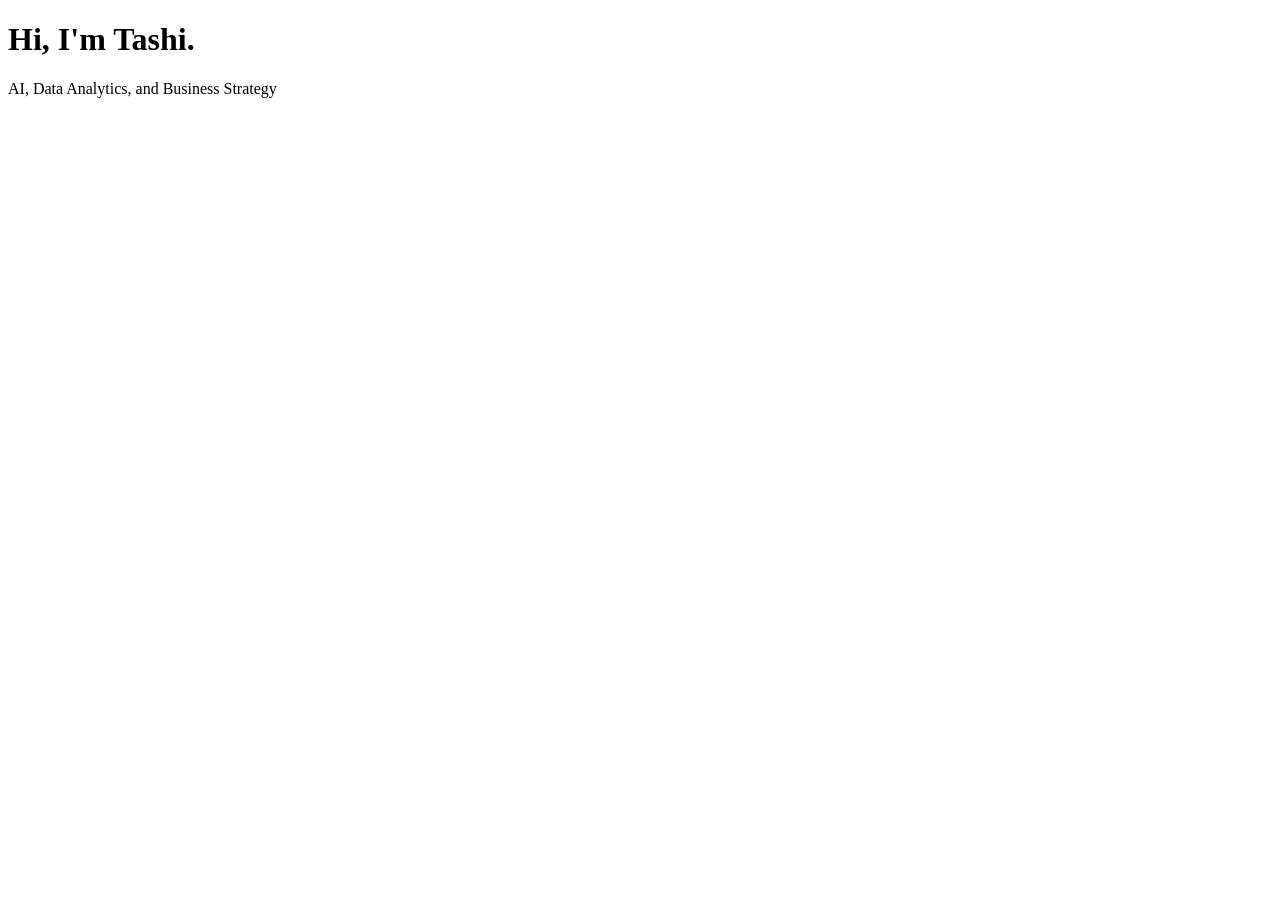
==== index.html @ 6ac04203 "Create index.html" ====
<!DOCTYPE html>
<html lang="en">
<head>
  <meta charset="UTF-8">
  <meta name="viewport" content="width=device-width, initial-scale=1.0">
  <title>Tashi Gurung</title>
</head>
<body>
  <h1>Hi, I'm Tashi.</h1>
  <p>AI, Data Analytics, and Business Strategy</p>
</body>
</html>
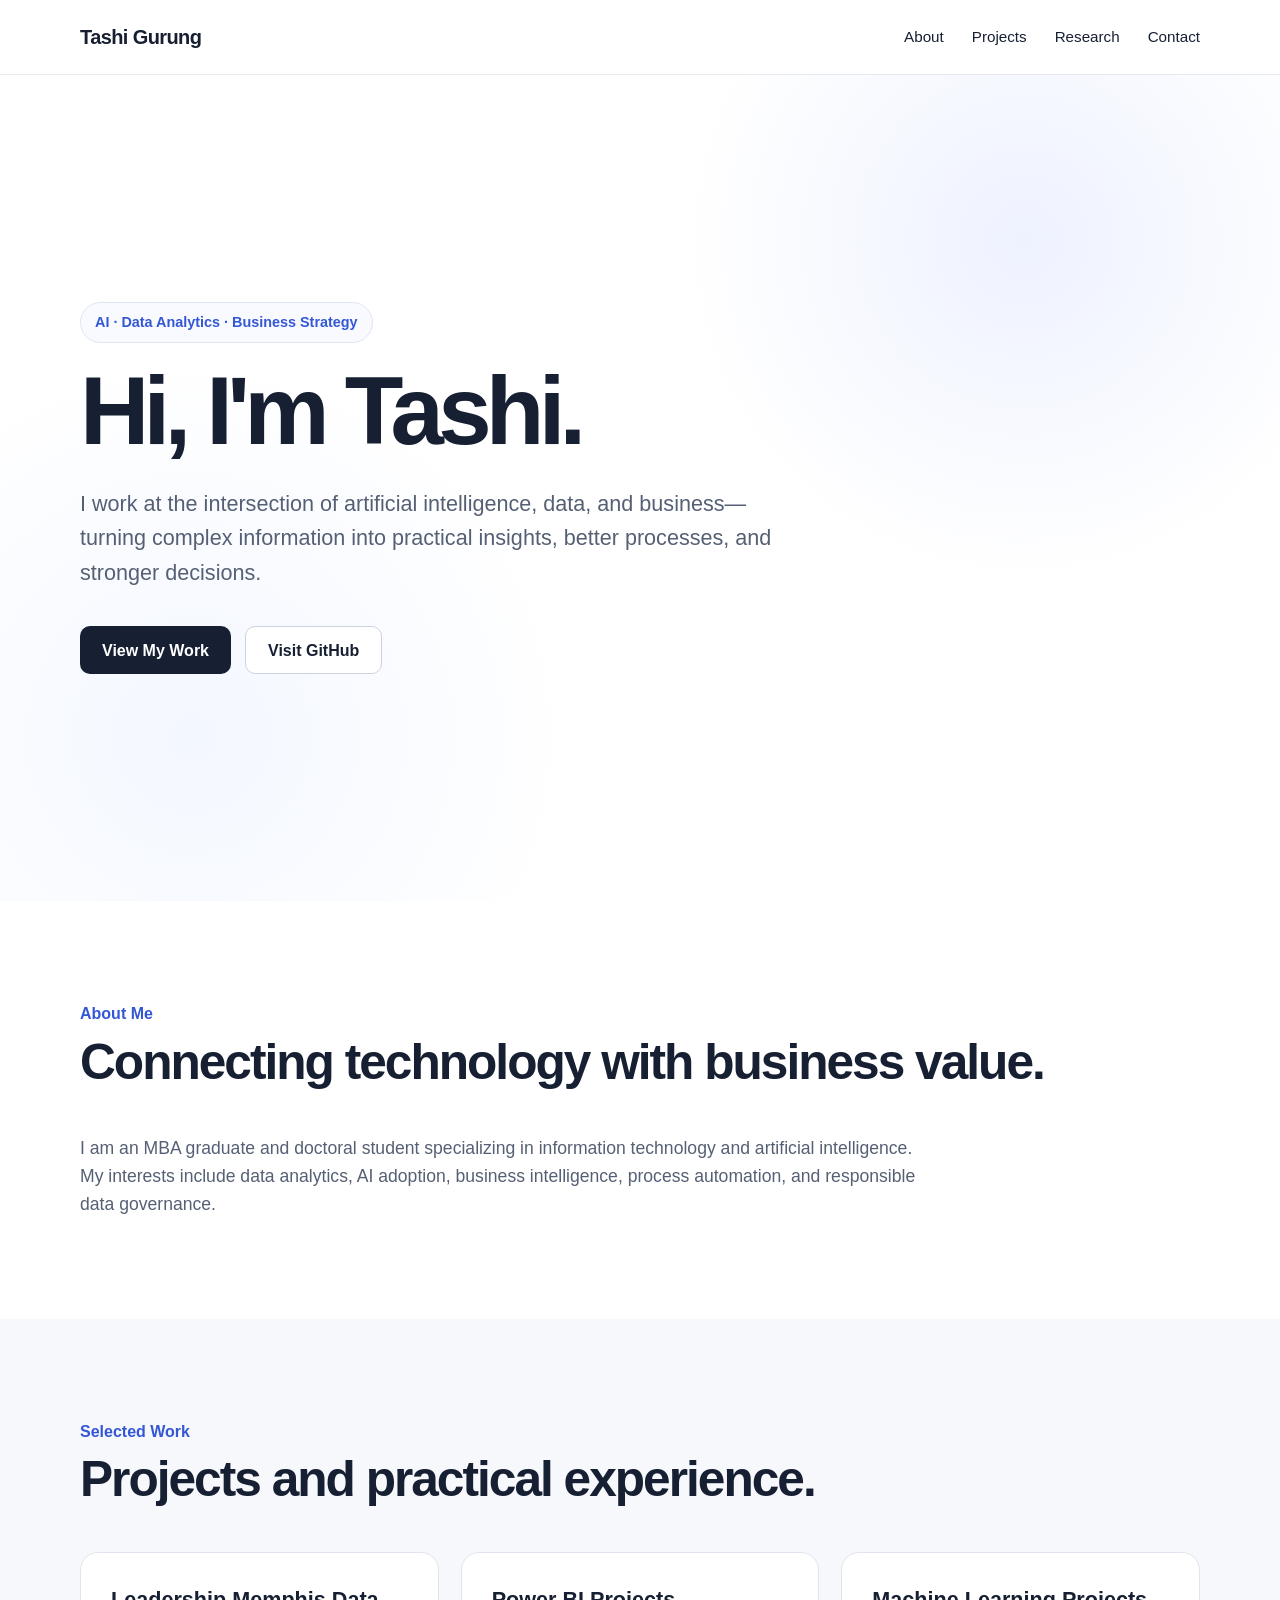
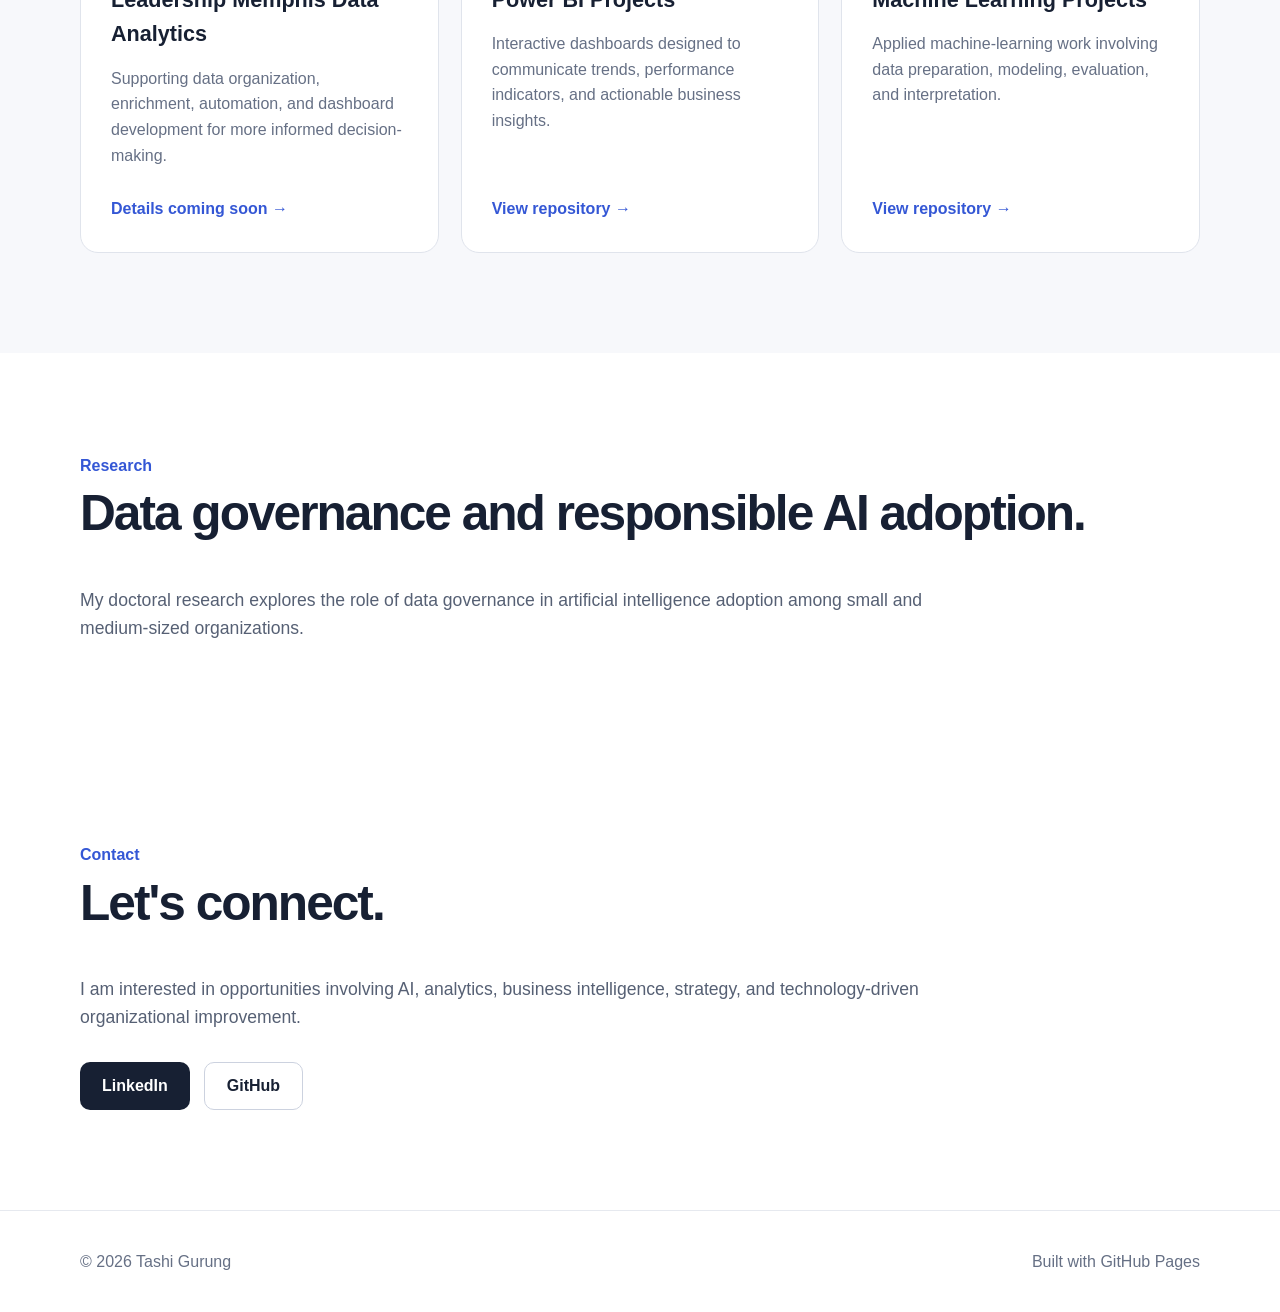
==== commit a1d7a71e: "Update index.html" ====
--- a/index.html
+++ b/index.html
@@ -3,10 +3,459 @@
 <head>
   <meta charset="UTF-8">
   <meta name="viewport" content="width=device-width, initial-scale=1.0">
-  <title>Tashi Gurung</title>
+
+  <title>Tashi Gurung | AI, Data & Business</title>
+
+  <style>
+    * {
+      box-sizing: border-box;
+      margin: 0;
+      padding: 0;
+    }
+
+    html {
+      scroll-behavior: smooth;
+    }
+
+    body {
+      font-family: Arial, Helvetica, sans-serif;
+      color: #172033;
+      background: #ffffff;
+      line-height: 1.6;
+    }
+
+    a {
+      color: inherit;
+      text-decoration: none;
+    }
+
+    .container {
+      width: min(1120px, 90%);
+      margin: 0 auto;
+    }
+
+    header {
+      border-bottom: 1px solid #e6e9ef;
+      background: rgba(255, 255, 255, 0.95);
+      position: sticky;
+      top: 0;
+      z-index: 100;
+    }
+
+    nav {
+      min-height: 74px;
+      display: flex;
+      align-items: center;
+      justify-content: space-between;
+      gap: 30px;
+    }
+
+    .logo {
+      font-size: 1.25rem;
+      font-weight: 700;
+      letter-spacing: -0.03em;
+    }
+
+    .nav-links {
+      display: flex;
+      align-items: center;
+      gap: 28px;
+      list-style: none;
+      font-size: 0.95rem;
+    }
+
+    .nav-links a:hover {
+      color: #3457d5;
+    }
+
+    .hero {
+      min-height: calc(100vh - 74px);
+      display: flex;
+      align-items: center;
+      padding: 80px 0;
+      background:
+        radial-gradient(circle at 80% 20%, #eef2ff 0, transparent 28%),
+        radial-gradient(circle at 15% 80%, #f3f7ff 0, transparent 30%);
+    }
+
+    .hero-content {
+      max-width: 820px;
+    }
+
+    .eyebrow {
+      display: inline-block;
+      margin-bottom: 20px;
+      padding: 8px 14px;
+      border: 1px solid #dfe5f2;
+      border-radius: 999px;
+      color: #3457d5;
+      background: #f8faff;
+      font-size: 0.9rem;
+      font-weight: 600;
+    }
+
+    h1 {
+      font-size: clamp(3rem, 8vw, 6rem);
+      line-height: 1;
+      letter-spacing: -0.06em;
+      margin-bottom: 28px;
+    }
+
+    .hero-description {
+      max-width: 720px;
+      font-size: clamp(1.1rem, 2vw, 1.35rem);
+      color: #566074;
+      margin-bottom: 36px;
+    }
+
+    .hero-buttons {
+      display: flex;
+      flex-wrap: wrap;
+      gap: 14px;
+    }
+
+    .button {
+      display: inline-flex;
+      align-items: center;
+      justify-content: center;
+      min-height: 48px;
+      padding: 0 22px;
+      border-radius: 10px;
+      font-weight: 600;
+      transition: transform 0.2s ease;
+    }
+
+    .button:hover {
+      transform: translateY(-2px);
+    }
+
+    .button-primary {
+      background: #172033;
+      color: white;
+    }
+
+    .button-secondary {
+      border: 1px solid #ccd2df;
+      background: white;
+    }
+
+    section {
+      padding: 100px 0;
+    }
+
+    .section-heading {
+      margin-bottom: 45px;
+    }
+
+    .section-heading p {
+      color: #3457d5;
+      font-weight: 600;
+      margin-bottom: 8px;
+    }
+
+    h2 {
+      font-size: clamp(2rem, 4vw, 3.1rem);
+      letter-spacing: -0.04em;
+      line-height: 1.1;
+    }
+
+    .about-text {
+      max-width: 850px;
+      color: #566074;
+      font-size: 1.1rem;
+    }
+
+    .projects {
+      background: #f7f8fb;
+    }
+
+    .project-grid {
+      display: grid;
+      grid-template-columns: repeat(3, 1fr);
+      gap: 22px;
+    }
+
+    .project-card {
+      min-height: 280px;
+      padding: 30px;
+      border: 1px solid #e0e4ec;
+      border-radius: 18px;
+      background: white;
+      display: flex;
+      flex-direction: column;
+      justify-content: space-between;
+      transition:
+        transform 0.2s ease,
+        box-shadow 0.2s ease;
+    }
+
+    .project-card:hover {
+      transform: translateY(-5px);
+      box-shadow: 0 18px 45px rgba(23, 32, 51, 0.08);
+    }
+
+    .project-card h3 {
+      font-size: 1.35rem;
+      margin-bottom: 14px;
+    }
+
+    .project-card p {
+      color: #667085;
+    }
+
+    .project-link {
+      margin-top: 28px;
+      color: #3457d5;
+      font-weight: 600;
+    }
+
+    footer {
+      padding: 38px 0;
+      border-top: 1px solid #e6e9ef;
+      color: #667085;
+    }
+
+    .footer-content {
+      display: flex;
+      justify-content: space-between;
+      gap: 25px;
+      flex-wrap: wrap;
+    }
+
+    @media (max-width: 800px) {
+      .nav-links {
+        gap: 15px;
+        font-size: 0.85rem;
+      }
+
+      .project-grid {
+        grid-template-columns: 1fr;
+      }
+
+      .hero {
+        min-height: auto;
+      }
+    }
+
+    @media (max-width: 560px) {
+      nav {
+        align-items: flex-start;
+        flex-direction: column;
+        padding: 20px 0;
+      }
+
+      .nav-links {
+        flex-wrap: wrap;
+      }
+
+      .hero {
+        padding: 70px 0;
+      }
+
+      section {
+        padding: 75px 0;
+      }
+    }
+  </style>
 </head>
+
 <body>
-  <h1>Hi, I'm Tashi.</h1>
-  <p>AI, Data Analytics, and Business Strategy</p>
+
+  <header>
+    <nav class="container">
+      <a class="logo" href="#home">Tashi Gurung</a>
+
+      <ul class="nav-links">
+        <li><a href="#about">About</a></li>
+        <li><a href="#projects">Projects</a></li>
+        <li><a href="#research">Research</a></li>
+        <li><a href="#contact">Contact</a></li>
+      </ul>
+    </nav>
+  </header>
+
+  <main>
+
+    <section class="hero" id="home">
+      <div class="container">
+        <div class="hero-content">
+
+          <p class="eyebrow">
+            AI · Data Analytics · Business Strategy
+          </p>
+
+          <h1>
+            Hi, I'm Tashi.
+          </h1>
+
+          <p class="hero-description">
+            I work at the intersection of artificial intelligence, data,
+            and business—turning complex information into practical insights,
+            better processes, and stronger decisions.
+          </p>
+
+          <div class="hero-buttons">
+            <a class="button button-primary" href="#projects">
+              View My Work
+            </a>
+
+            <a
+              class="button button-secondary"
+              href="https://github.com/ttashi7"
+              target="_blank"
+              rel="noopener noreferrer"
+            >
+              Visit GitHub
+            </a>
+          </div>
+
+        </div>
+      </div>
+    </section>
+
+    <section id="about">
+      <div class="container">
+
+        <div class="section-heading">
+          <p>About Me</p>
+          <h2>Connecting technology with business value.</h2>
+        </div>
+
+        <p class="about-text">
+          I am an MBA graduate and doctoral student specializing in information
+          technology and artificial intelligence. My interests include data
+          analytics, AI adoption, business intelligence, process automation,
+          and responsible data governance.
+        </p>
+
+      </div>
+    </section>
+
+    <section class="projects" id="projects">
+      <div class="container">
+
+        <div class="section-heading">
+          <p>Selected Work</p>
+          <h2>Projects and practical experience.</h2>
+        </div>
+
+        <div class="project-grid">
+
+          <article class="project-card">
+            <div>
+              <h3>Leadership Memphis Data Analytics</h3>
+              <p>
+                Supporting data organization, enrichment, automation,
+                and dashboard development for more informed decision-making.
+              </p>
+            </div>
+            <a class="project-link" href="#">
+              Details coming soon →
+            </a>
+          </article>
+
+          <article class="project-card">
+            <div>
+              <h3>Power BI Projects</h3>
+              <p>
+                Interactive dashboards designed to communicate trends,
+                performance indicators, and actionable business insights.
+              </p>
+            </div>
+            <a
+              class="project-link"
+              href="https://github.com/ttashi7/PowerBI-Projects"
+              target="_blank"
+              rel="noopener noreferrer"
+            >
+              View repository →
+            </a>
+          </article>
+
+          <article class="project-card">
+            <div>
+              <h3>Machine Learning Projects</h3>
+              <p>
+                Applied machine-learning work involving data preparation,
+                modeling, evaluation, and interpretation.
+              </p>
+            </div>
+            <a
+              class="project-link"
+              href="https://github.com/ttashi7/MLProjects"
+              target="_blank"
+              rel="noopener noreferrer"
+            >
+              View repository →
+            </a>
+          </article>
+
+        </div>
+      </div>
+    </section>
+
+    <section id="research">
+      <div class="container">
+
+        <div class="section-heading">
+          <p>Research</p>
+          <h2>Data governance and responsible AI adoption.</h2>
+        </div>
+
+        <p class="about-text">
+          My doctoral research explores the role of data governance in
+          artificial intelligence adoption among small and medium-sized
+          organizations.
+        </p>
+
+      </div>
+    </section>
+
+    <section id="contact">
+      <div class="container">
+
+        <div class="section-heading">
+          <p>Contact</p>
+          <h2>Let's connect.</h2>
+        </div>
+
+        <p class="about-text">
+          I am interested in opportunities involving AI, analytics,
+          business intelligence, strategy, and technology-driven
+          organizational improvement.
+        </p>
+
+        <div class="hero-buttons" style="margin-top: 30px;">
+          <a
+            class="button button-primary"
+            href="https://www.linkedin.com/"
+            target="_blank"
+            rel="noopener noreferrer"
+          >
+            LinkedIn
+          </a>
+
+          <a
+            class="button button-secondary"
+            href="https://github.com/ttashi7"
+            target="_blank"
+            rel="noopener noreferrer"
+          >
+            GitHub
+          </a>
+        </div>
+
+      </div>
+    </section>
+
+  </main>
+
+  <footer>
+    <div class="container footer-content">
+      <p>© 2026 Tashi Gurung</p>
+      <p>Built with GitHub Pages</p>
+    </div>
+  </footer>
+
 </body>
 </html>
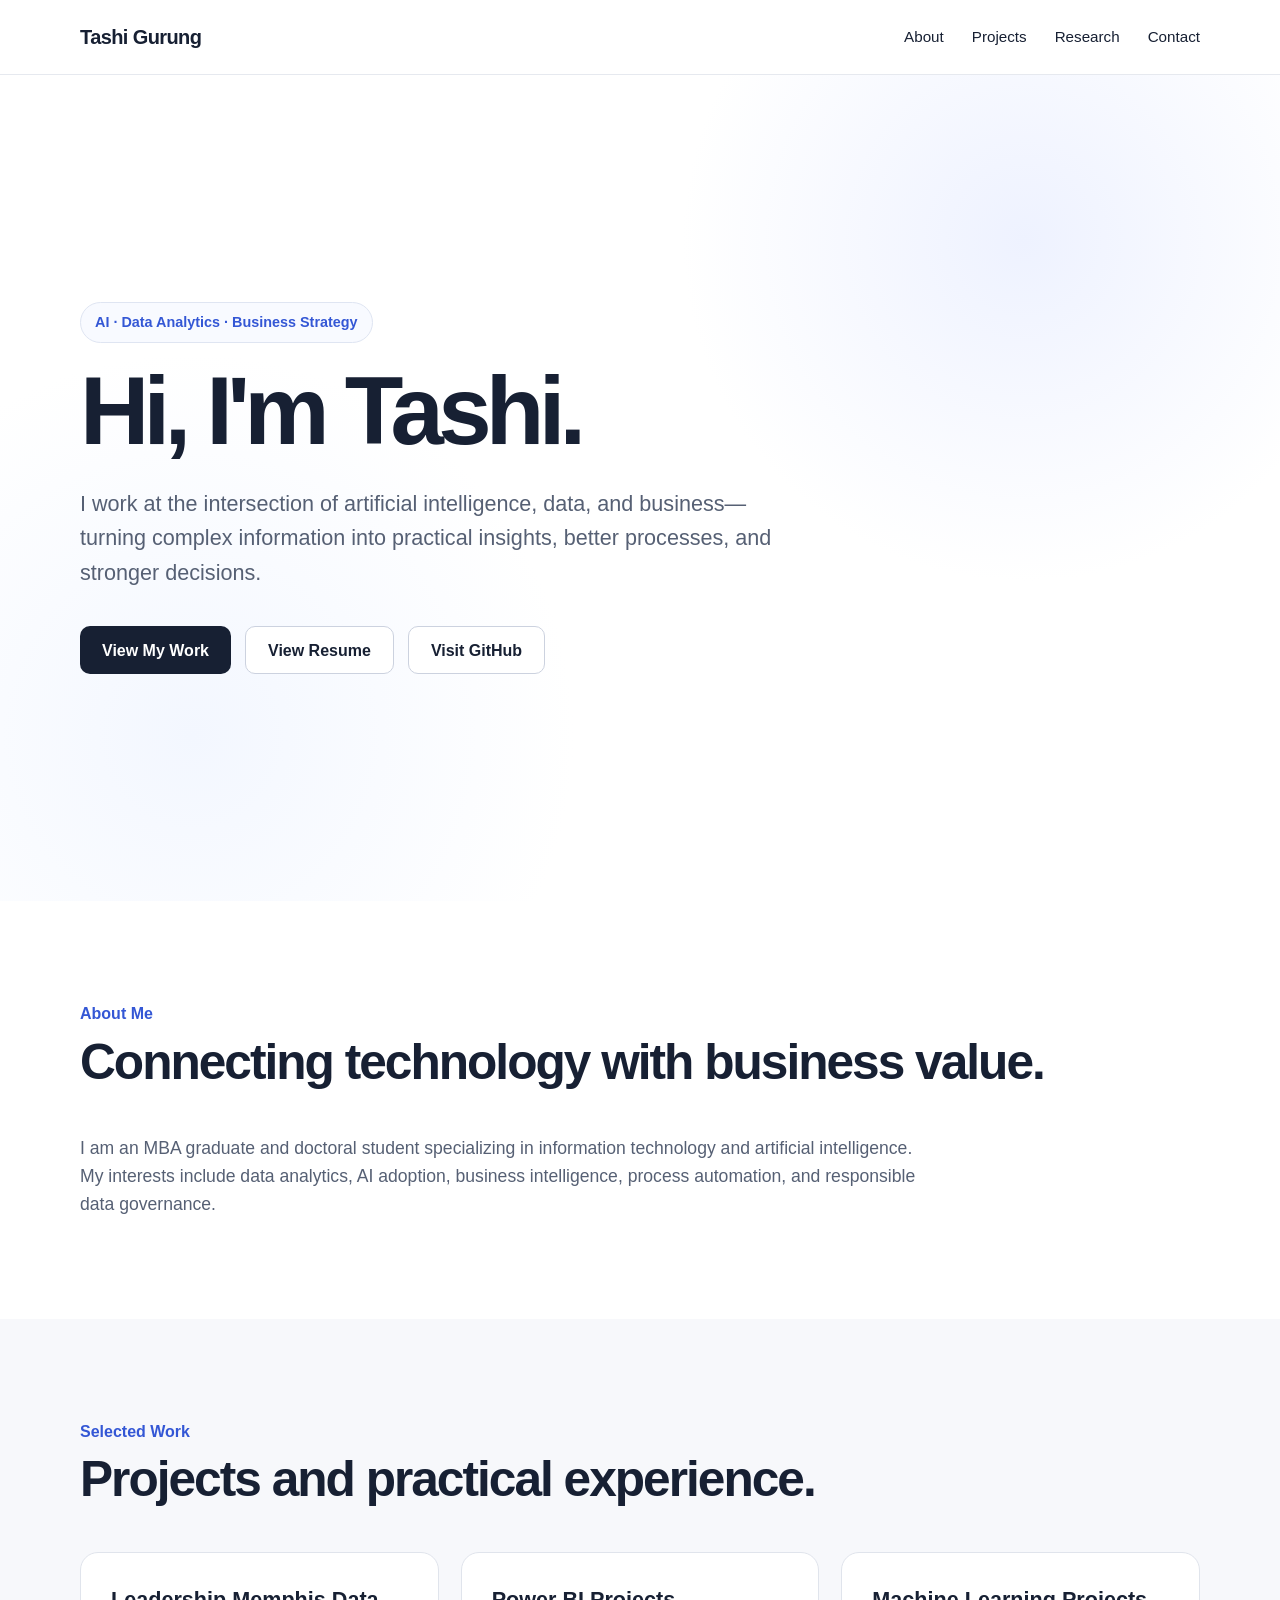
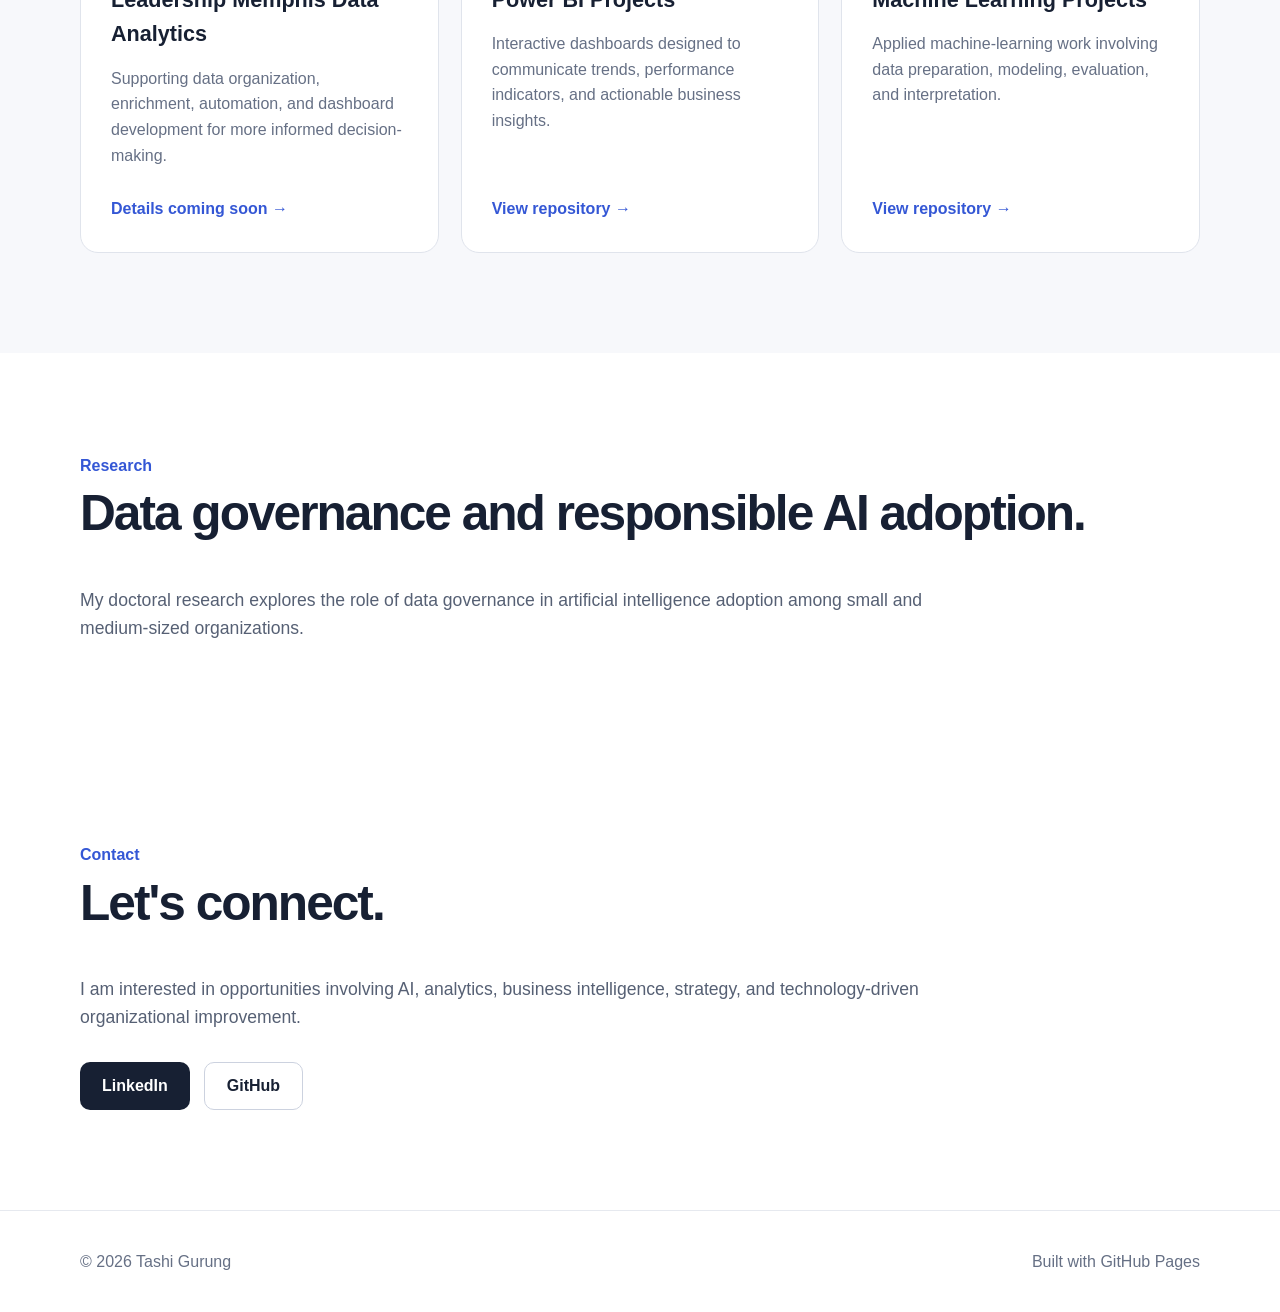
==== commit 7b45f9cc: "Update index.html" ====
--- a/index.html
+++ b/index.html
@@ -295,18 +295,29 @@
           </p>
 
           <div class="hero-buttons">
-            <a class="button button-primary" href="#projects">
-              View My Work
-            </a>
-
-            <a
-              class="button button-secondary"
-              href="https://github.com/ttashi7"
-              target="_blank"
-              rel="noopener noreferrer"
-            >
-              Visit GitHub
-            </a>
+            <div class="hero-buttons">
+  <a class="button button-primary" href="#projects">
+    View My Work
+  </a>
+
+  <a
+    class="button button-secondary"
+    href="Tashi-Gurung-Resume.pdf"
+    target="_blank"
+    rel="noopener noreferrer"
+  >
+    View Resume
+  </a>
+
+  <a
+    class="button button-secondary"
+    href="https://github.com/ttashi7"
+    target="_blank"
+    rel="noopener noreferrer"
+  >
+    Visit GitHub
+  </a>
+</div>
           </div>
 
         </div>
@@ -428,7 +439,7 @@
         <div class="hero-buttons" style="margin-top: 30px;">
           <a
             class="button button-primary"
-            href="https://www.linkedin.com/"
+            href="https://www.linkedin.com/in/ttgurung7/"
             target="_blank"
             rel="noopener noreferrer"
           >
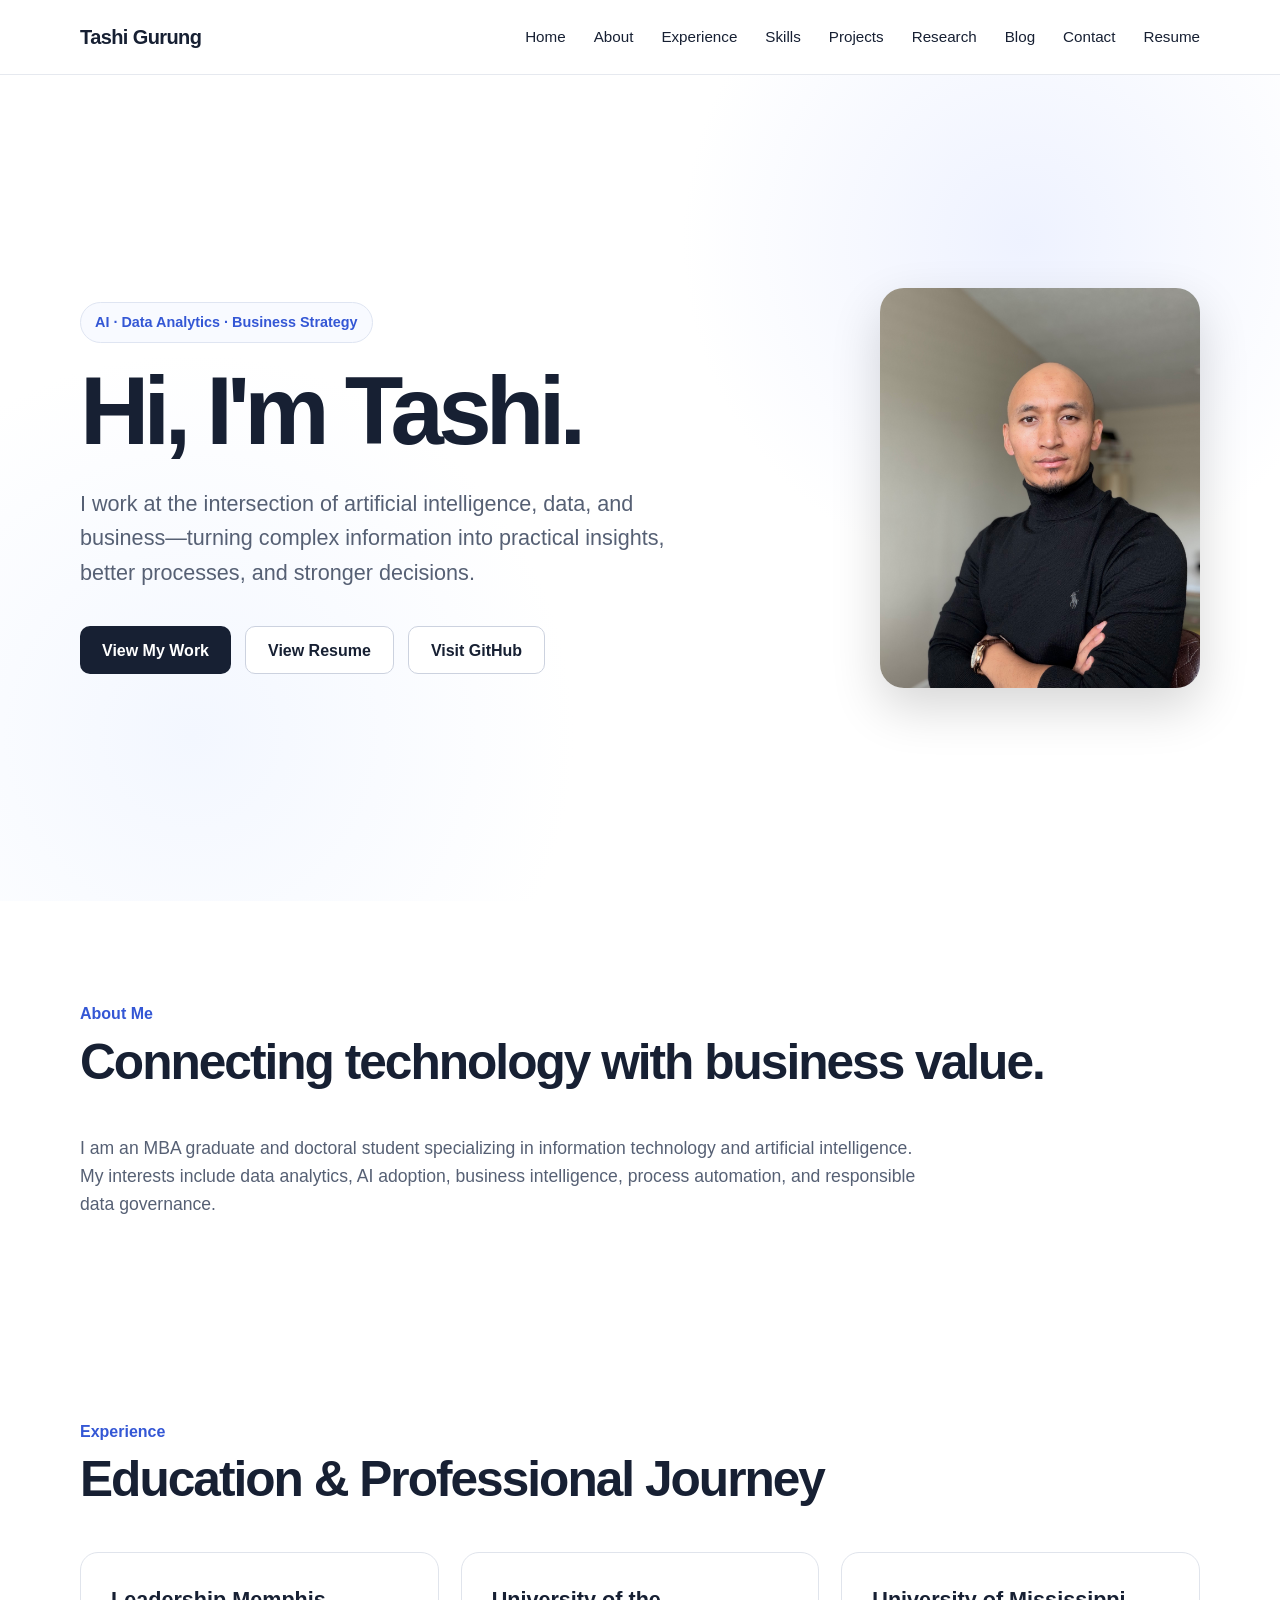
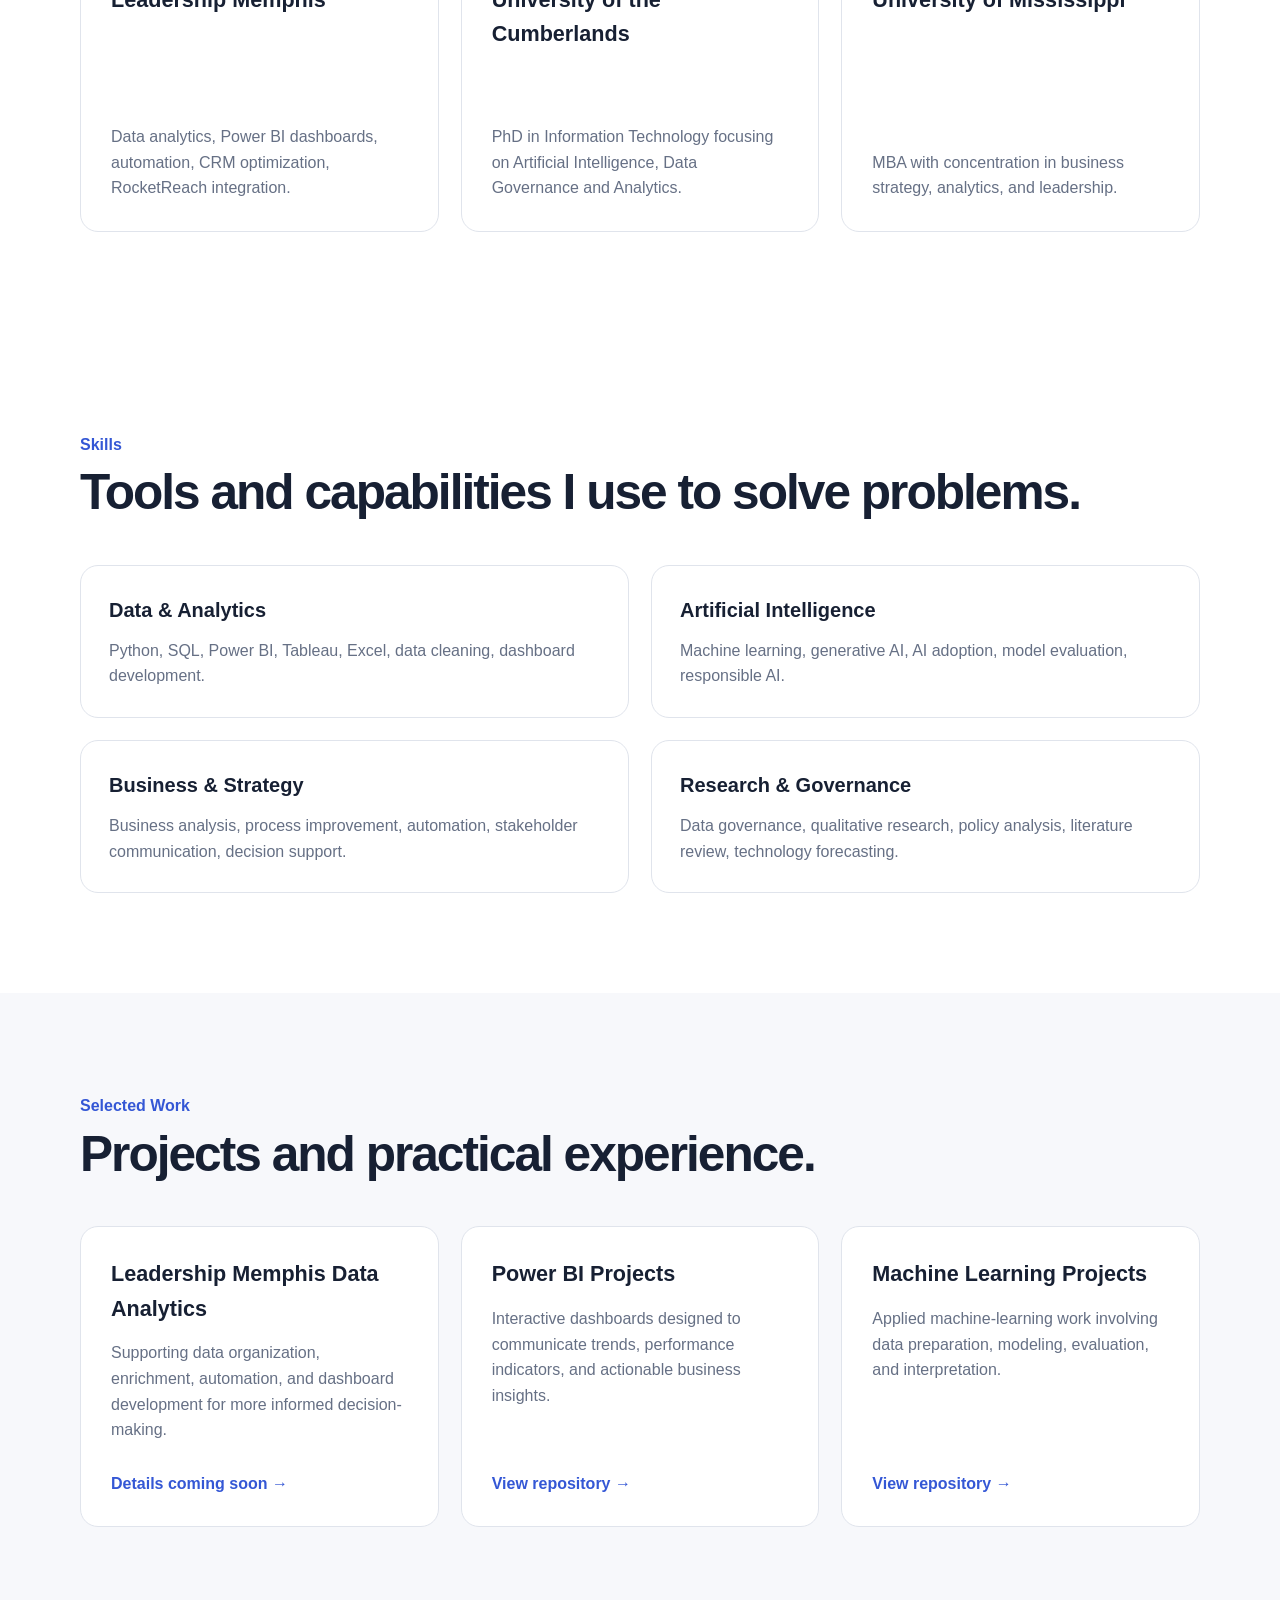
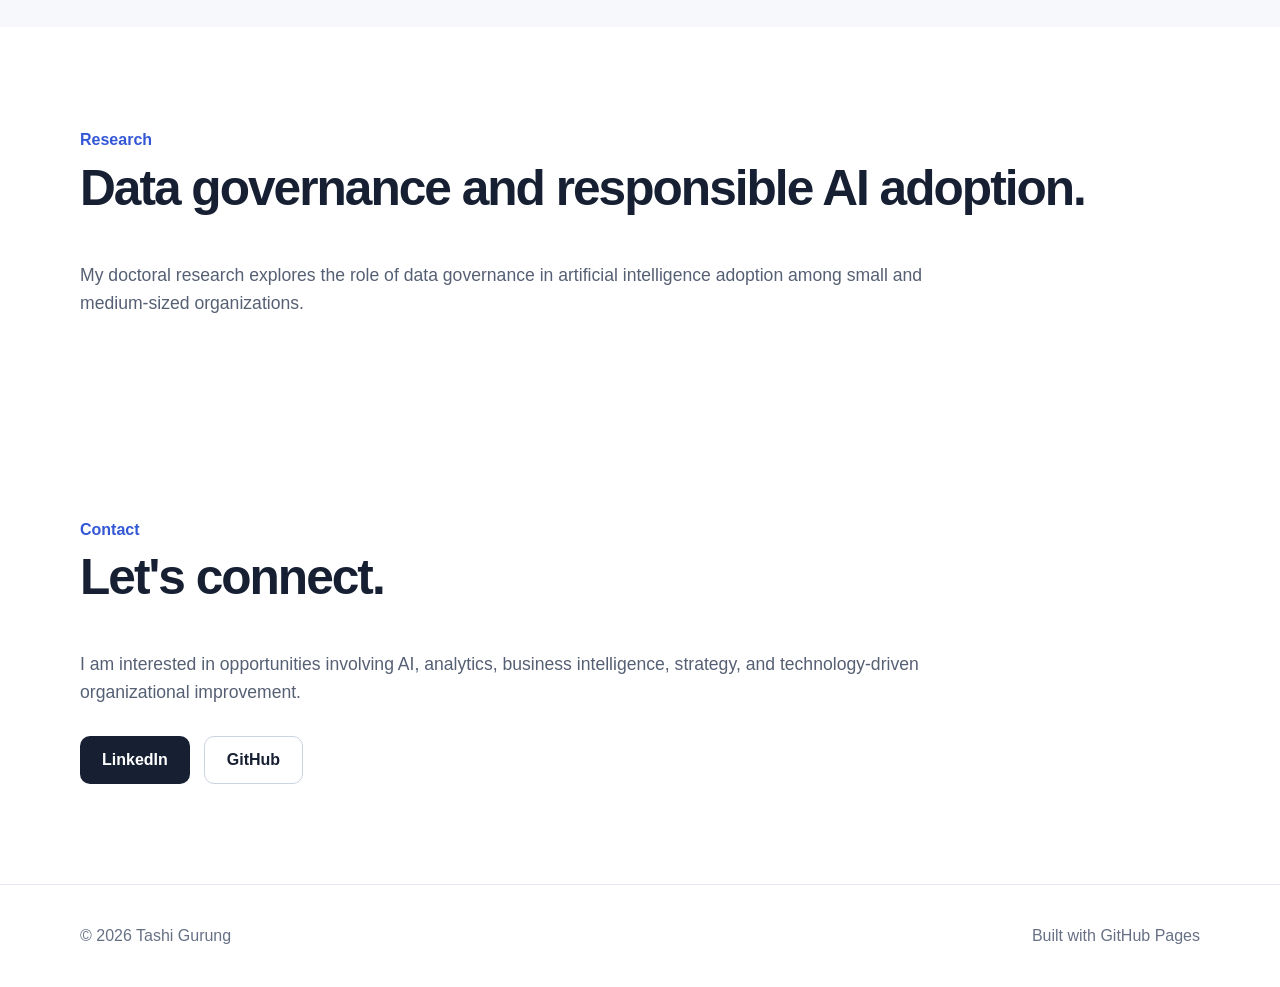
==== commit 854bc236: "Reorganize project structure and separate CSS" ====
--- a/index.html
+++ b/index.html
@@ -6,257 +6,7 @@
 
   <title>Tashi Gurung | AI, Data & Business</title>
 
-  <style>
-    * {
-      box-sizing: border-box;
-      margin: 0;
-      padding: 0;
-    }
-
-    html {
-      scroll-behavior: smooth;
-    }
-
-    body {
-      font-family: Arial, Helvetica, sans-serif;
-      color: #172033;
-      background: #ffffff;
-      line-height: 1.6;
-    }
-
-    a {
-      color: inherit;
-      text-decoration: none;
-    }
-
-    .container {
-      width: min(1120px, 90%);
-      margin: 0 auto;
-    }
-
-    header {
-      border-bottom: 1px solid #e6e9ef;
-      background: rgba(255, 255, 255, 0.95);
-      position: sticky;
-      top: 0;
-      z-index: 100;
-    }
-
-    nav {
-      min-height: 74px;
-      display: flex;
-      align-items: center;
-      justify-content: space-between;
-      gap: 30px;
-    }
-
-    .logo {
-      font-size: 1.25rem;
-      font-weight: 700;
-      letter-spacing: -0.03em;
-    }
-
-    .nav-links {
-      display: flex;
-      align-items: center;
-      gap: 28px;
-      list-style: none;
-      font-size: 0.95rem;
-    }
-
-    .nav-links a:hover {
-      color: #3457d5;
-    }
-
-    .hero {
-      min-height: calc(100vh - 74px);
-      display: flex;
-      align-items: center;
-      padding: 80px 0;
-      background:
-        radial-gradient(circle at 80% 20%, #eef2ff 0, transparent 28%),
-        radial-gradient(circle at 15% 80%, #f3f7ff 0, transparent 30%);
-    }
-
-    .hero-content {
-      max-width: 820px;
-    }
-
-    .eyebrow {
-      display: inline-block;
-      margin-bottom: 20px;
-      padding: 8px 14px;
-      border: 1px solid #dfe5f2;
-      border-radius: 999px;
-      color: #3457d5;
-      background: #f8faff;
-      font-size: 0.9rem;
-      font-weight: 600;
-    }
-
-    h1 {
-      font-size: clamp(3rem, 8vw, 6rem);
-      line-height: 1;
-      letter-spacing: -0.06em;
-      margin-bottom: 28px;
-    }
-
-    .hero-description {
-      max-width: 720px;
-      font-size: clamp(1.1rem, 2vw, 1.35rem);
-      color: #566074;
-      margin-bottom: 36px;
-    }
-
-    .hero-buttons {
-      display: flex;
-      flex-wrap: wrap;
-      gap: 14px;
-    }
-
-    .button {
-      display: inline-flex;
-      align-items: center;
-      justify-content: center;
-      min-height: 48px;
-      padding: 0 22px;
-      border-radius: 10px;
-      font-weight: 600;
-      transition: transform 0.2s ease;
-    }
-
-    .button:hover {
-      transform: translateY(-2px);
-    }
-
-    .button-primary {
-      background: #172033;
-      color: white;
-    }
-
-    .button-secondary {
-      border: 1px solid #ccd2df;
-      background: white;
-    }
-
-    section {
-      padding: 100px 0;
-    }
-
-    .section-heading {
-      margin-bottom: 45px;
-    }
-
-    .section-heading p {
-      color: #3457d5;
-      font-weight: 600;
-      margin-bottom: 8px;
-    }
-
-    h2 {
-      font-size: clamp(2rem, 4vw, 3.1rem);
-      letter-spacing: -0.04em;
-      line-height: 1.1;
-    }
-
-    .about-text {
-      max-width: 850px;
-      color: #566074;
-      font-size: 1.1rem;
-    }
-
-    .projects {
-      background: #f7f8fb;
-    }
-
-    .project-grid {
-      display: grid;
-      grid-template-columns: repeat(3, 1fr);
-      gap: 22px;
-    }
-
-    .project-card {
-      min-height: 280px;
-      padding: 30px;
-      border: 1px solid #e0e4ec;
-      border-radius: 18px;
-      background: white;
-      display: flex;
-      flex-direction: column;
-      justify-content: space-between;
-      transition:
-        transform 0.2s ease,
-        box-shadow 0.2s ease;
-    }
-
-    .project-card:hover {
-      transform: translateY(-5px);
-      box-shadow: 0 18px 45px rgba(23, 32, 51, 0.08);
-    }
-
-    .project-card h3 {
-      font-size: 1.35rem;
-      margin-bottom: 14px;
-    }
-
-    .project-card p {
-      color: #667085;
-    }
-
-    .project-link {
-      margin-top: 28px;
-      color: #3457d5;
-      font-weight: 600;
-    }
-
-    footer {
-      padding: 38px 0;
-      border-top: 1px solid #e6e9ef;
-      color: #667085;
-    }
-
-    .footer-content {
-      display: flex;
-      justify-content: space-between;
-      gap: 25px;
-      flex-wrap: wrap;
-    }
-
-    @media (max-width: 800px) {
-      .nav-links {
-        gap: 15px;
-        font-size: 0.85rem;
-      }
-
-      .project-grid {
-        grid-template-columns: 1fr;
-      }
-
-      .hero {
-        min-height: auto;
-      }
-    }
-
-    @media (max-width: 560px) {
-      nav {
-        align-items: flex-start;
-        flex-direction: column;
-        padding: 20px 0;
-      }
-
-      .nav-links {
-        flex-wrap: wrap;
-      }
-
-      .hero {
-        padding: 70px 0;
-      }
-
-      section {
-        padding: 75px 0;
-      }
-    }
-  </style>
+<link rel="stylesheet" href="css/style.css">
 </head>
 
 <body>
@@ -266,10 +16,19 @@
       <a class="logo" href="#home">Tashi Gurung</a>
 
       <ul class="nav-links">
+        <li><a href="#home">Home</a></li>
         <li><a href="#about">About</a></li>
+        <li><a href="#experience">Experience</a></li>
+        <li><a href="#skills">Skills</a></li>
         <li><a href="#projects">Projects</a></li>
         <li><a href="#research">Research</a></li>
+        <li><a href="#blog">Blog</a></li>
         <li><a href="#contact">Contact</a></li>
+        <li>
+            <a href="assets/Tsering-Gurung-Resume.pdf" target="_blank">
+        Resume
+            </a>
+        </li> 
       </ul>
     </nav>
   </header>
@@ -278,46 +37,50 @@
 
     <section class="hero" id="home">
       <div class="container">
-        <div class="hero-content">
-
-          <p class="eyebrow">
-            AI · Data Analytics · Business Strategy
-          </p>
-
-          <h1>
-            Hi, I'm Tashi.
-          </h1>
-
-          <p class="hero-description">
-            I work at the intersection of artificial intelligence, data,
-            and business—turning complex information into practical insights,
-            better processes, and stronger decisions.
-          </p>
-
-          <div class="hero-buttons">
+        <div class="hero-grid">
+
+          <div class="hero-content">
+
+            <p class="eyebrow">
+              AI · Data Analytics · Business Strategy
+            </p>
+
+            <h1>Hi, I'm Tashi.</h1>
+
+            <p class="hero-description">
+              I work at the intersection of artificial intelligence, data,
+              and business—turning complex information into practical insights,
+              better processes, and stronger decisions.
+            </p>
+
             <div class="hero-buttons">
-  <a class="button button-primary" href="#projects">
-    View My Work
-  </a>
-
-  <a
-    class="button button-secondary"
-    href="Tashi-Gurung-Resume.pdf"
-    target="_blank"
-    rel="noopener noreferrer"
-  >
-    View Resume
-  </a>
-
-  <a
-    class="button button-secondary"
-    href="https://github.com/ttashi7"
-    target="_blank"
-    rel="noopener noreferrer"
-  >
-    Visit GitHub
-  </a>
-</div>
+              <a class="button button-primary" href="#projects">
+                View My Work
+              </a>
+
+              <a
+                class="button button-secondary"
+                href="assets/Tsering-Gurung-Resume.pdf"
+                target="_blank"
+                rel="noopener noreferrer"
+              >
+                View Resume
+              </a>
+
+              <a
+                class="button button-secondary"
+                href="https://github.com/ttashi7"
+                target="_blank"
+                rel="noopener noreferrer"
+              >
+                Visit GitHub
+              </a>
+            </div>
+
+          </div>
+
+          <div class="hero-image">
+            <img src="images/IMG_5449.jpeg" alt="Tashi Gurung">
           </div>
 
         </div>
@@ -341,6 +104,85 @@
 
       </div>
     </section>
+    
+    <section id="experience">
+        <div class="container">
+
+            <div class="section-heading">
+                <p>Experience</p>
+                <h2>Education & Professional Journey</h2>
+            </div>
+
+            <div class="project-grid">
+
+                <article class="project-card">
+                    <h3>Leadership Memphis</h3>
+                    <p>
+                        Data analytics, Power BI dashboards,
+                        automation, CRM optimization,
+                        RocketReach integration.
+                    </p>
+                </article>
+
+                <article class="project-card">
+                    <h3>University of the Cumberlands</h3>
+                    <p>
+                        PhD in Information Technology
+                        focusing on Artificial Intelligence,
+                        Data Governance and Analytics.
+                    </p>
+                </article>
+
+                <article class="project-card">
+                    <h3>University of Mississippi</h3>
+                    <p>
+                        MBA with concentration in
+                        business strategy,
+                        analytics,
+                        and leadership.
+                    </p>
+                </article>
+
+            </div>
+
+        </div>
+    </section>
+    <section id="skills">
+      <div class="container">
+
+        <div class="section-heading">
+          <p>Skills</p>
+          <h2>Tools and capabilities I use to solve problems.</h2>
+        </div>
+
+        <div class="skills-grid">
+
+          <div class="skill-card">
+            <h3>Data & Analytics</h3>
+            <p>Python, SQL, Power BI, Tableau, Excel, data cleaning, dashboard development.</p>
+          </div>
+
+          <div class="skill-card">
+            <h3>Artificial Intelligence</h3>
+            <p>Machine learning, generative AI, AI adoption, model evaluation, responsible AI.</p>
+          </div>
+
+          <div class="skill-card">
+            <h3>Business & Strategy</h3>
+            <p>Business analysis, process improvement, automation, stakeholder communication, decision support.</p>
+          </div>
+
+          <div class="skill-card">
+            <h3>Research & Governance</h3>
+            <p>Data governance, qualitative research, policy analysis, literature review, technology forecasting.</p>
+          </div>
+
+        </div>
+
+      </div>
+    </section>
+
+
 
     <section class="projects" id="projects">
       <div class="container">
@@ -467,6 +309,6 @@
       <p>Built with GitHub Pages</p>
     </div>
   </footer>
-
+<script src="js/main.js"></script>
 </body>
 </html>
--- a/css/style.css
+++ b/css/style.css
@@ -0,0 +1,315 @@
+
+* {
+      box-sizing: border-box;
+      margin: 0;
+      padding: 0;
+    }
+
+    html {
+      scroll-behavior: smooth;
+    }
+
+    body {
+      font-family: Arial, Helvetica, sans-serif;
+      color: #172033;
+      background: #ffffff;
+      line-height: 1.6;
+    }
+
+    a {
+      color: inherit;
+      text-decoration: none;
+    }
+
+    .container {
+      width: min(1120px, 90%);
+      margin: 0 auto;
+    }
+
+    header {
+      border-bottom: 1px solid #e6e9ef;
+      background: rgba(255, 255, 255, 0.95);
+      position: sticky;
+      top: 0;
+      z-index: 100;
+    }
+
+    nav {
+      min-height: 74px;
+      display: flex;
+      align-items: center;
+      justify-content: space-between;
+      gap: 30px;
+    }
+
+    .logo {
+      font-size: 1.25rem;
+      font-weight: 700;
+      letter-spacing: -0.03em;
+    }
+
+    .nav-links {
+      display: flex;
+      align-items: center;
+      gap: 28px;
+      list-style: none;
+      font-size: 0.95rem;
+    }
+
+    .nav-links a:hover {
+      color: #3457d5;
+    }
+
+    .hero {
+      min-height: calc(100vh - 74px);
+      display: flex;
+      align-items: center;
+      padding: 80px 0;
+      background:
+        radial-gradient(circle at 80% 20%, #eef2ff 0, transparent 28%),
+        radial-gradient(circle at 15% 80%, #f3f7ff 0, transparent 30%);
+    }
+
+    .hero-content {
+      max-width: 820px;
+    }
+
+    .eyebrow {
+      display: inline-block;
+      margin-bottom: 20px;
+      padding: 8px 14px;
+      border: 1px solid #dfe5f2;
+      border-radius: 999px;
+      color: #3457d5;
+      background: #f8faff;
+      font-size: 0.9rem;
+      font-weight: 600;
+    }
+
+    h1 {
+      font-size: clamp(3rem, 8vw, 6rem);
+      line-height: 1;
+      letter-spacing: -0.06em;
+      margin-bottom: 28px;
+    }
+
+    .hero-description {
+      max-width: 720px;
+      font-size: clamp(1.1rem, 2vw, 1.35rem);
+      color: #566074;
+      margin-bottom: 36px;
+    }
+
+    .hero-buttons {
+      display: flex;
+      flex-wrap: wrap;
+      gap: 14px;
+    }
+
+    .button {
+      display: inline-flex;
+      align-items: center;
+      justify-content: center;
+      min-height: 48px;
+      padding: 0 22px;
+      border-radius: 10px;
+      font-weight: 600;
+      transition: transform 0.2s ease;
+    }
+
+    .button:hover {
+      transform: translateY(-2px);
+    }
+
+    .button-primary {
+      background: #172033;
+      color: white;
+    }
+
+    .button-secondary {
+      border: 1px solid #ccd2df;
+      background: white;
+    }
+
+    section {
+      padding: 100px 0;
+    }
+
+    .section-heading {
+      margin-bottom: 45px;
+    }
+
+    .section-heading p {
+      color: #3457d5;
+      font-weight: 600;
+      margin-bottom: 8px;
+    }
+
+    h2 {
+      font-size: clamp(2rem, 4vw, 3.1rem);
+      letter-spacing: -0.04em;
+      line-height: 1.1;
+    }
+
+    .about-text {
+      max-width: 850px;
+      color: #566074;
+      font-size: 1.1rem;
+    }
+
+    .projects {
+      background: #f7f8fb;
+    }
+
+    .project-grid {
+      display: grid;
+      grid-template-columns: repeat(3, 1fr);
+      gap: 22px;
+    }
+
+    .project-card {
+      min-height: 280px;
+      padding: 30px;
+      border: 1px solid #e0e4ec;
+      border-radius: 18px;
+      background: white;
+      display: flex;
+      flex-direction: column;
+      justify-content: space-between;
+      transition:
+        transform 0.2s ease,
+        box-shadow 0.2s ease;
+    }
+
+    .project-card:hover {
+      transform: translateY(-5px);
+      box-shadow: 0 18px 45px rgba(23, 32, 51, 0.08);
+    }
+
+    .project-card h3 {
+      font-size: 1.35rem;
+      margin-bottom: 14px;
+    }
+
+    .project-card p {
+      color: #667085;
+    }
+
+    .project-link {
+      margin-top: 28px;
+      color: #3457d5;
+      font-weight: 600;
+    }
+
+    footer {
+      padding: 38px 0;
+      border-top: 1px solid #e6e9ef;
+      color: #667085;
+    }
+
+    .footer-content {
+      display: flex;
+      justify-content: space-between;
+      gap: 25px;
+      flex-wrap: wrap;
+    }
+    .hero-grid {
+      display: grid;
+      grid-template-columns: minmax(0, 1.2fr) minmax(280px, 0.8fr);
+      align-items: center;
+      gap: 80px;
+    }
+
+    .hero-content {
+      max-width: 720px;
+    }
+
+    .hero-image {
+      display: flex;
+      justify-content: flex-end;
+      align-items: center;
+      margin: 0;
+    }
+
+    .hero-image img {
+      width: 320px;
+      height: 400px;
+      object-fit: cover;
+      object-position: center top;
+      border-radius: 24px;
+      border: none;
+      box-shadow: 0 20px 50px rgba(0, 0, 0, 0.16);
+    }
+.skills-grid {
+  display: grid;
+  grid-template-columns: repeat(2, 1fr);
+  gap: 22px;
+  }
+
+.skill-card {
+  padding: 28px;
+  border: 1px solid #e0e4ec;
+  border-radius: 18px;
+  background: #ffffff;
+  }
+
+.skill-card h3 {
+  margin-bottom: 12px;
+  font-size: 1.25rem;
+  }
+
+.skill-card p {
+  color: #667085;
+  }
+
+    @media (max-width: 800px) {
+      .nav-links {
+        gap: 15px;
+        font-size: 0.85rem;
+      }
+
+      .project-grid {
+        grid-template-columns: 1fr;
+      }
+
+      .hero {
+        min-height: auto;
+      }
+      .hero-grid {
+        grid-template-columns: 1fr;
+        gap: 45px;
+      }
+
+      .hero-image {
+        order: 0;
+        justify-content: center;
+      }
+
+      .hero-image img {
+        width: 280px;
+        height: 350px;
+      }
+      .skills-grid {
+        grid-template-columns: 1fr;
+      }
+    }
+
+    @media (max-width: 560px) {
+      nav {
+        align-items: flex-start;
+        flex-direction: column;
+        padding: 20px 0;
+      }
+
+      .nav-links {
+        flex-wrap: wrap;
+      }
+
+      .hero {
+        padding: 70px 0;
+      }
+
+      section {
+        padding: 75px 0;
+      }
+    }
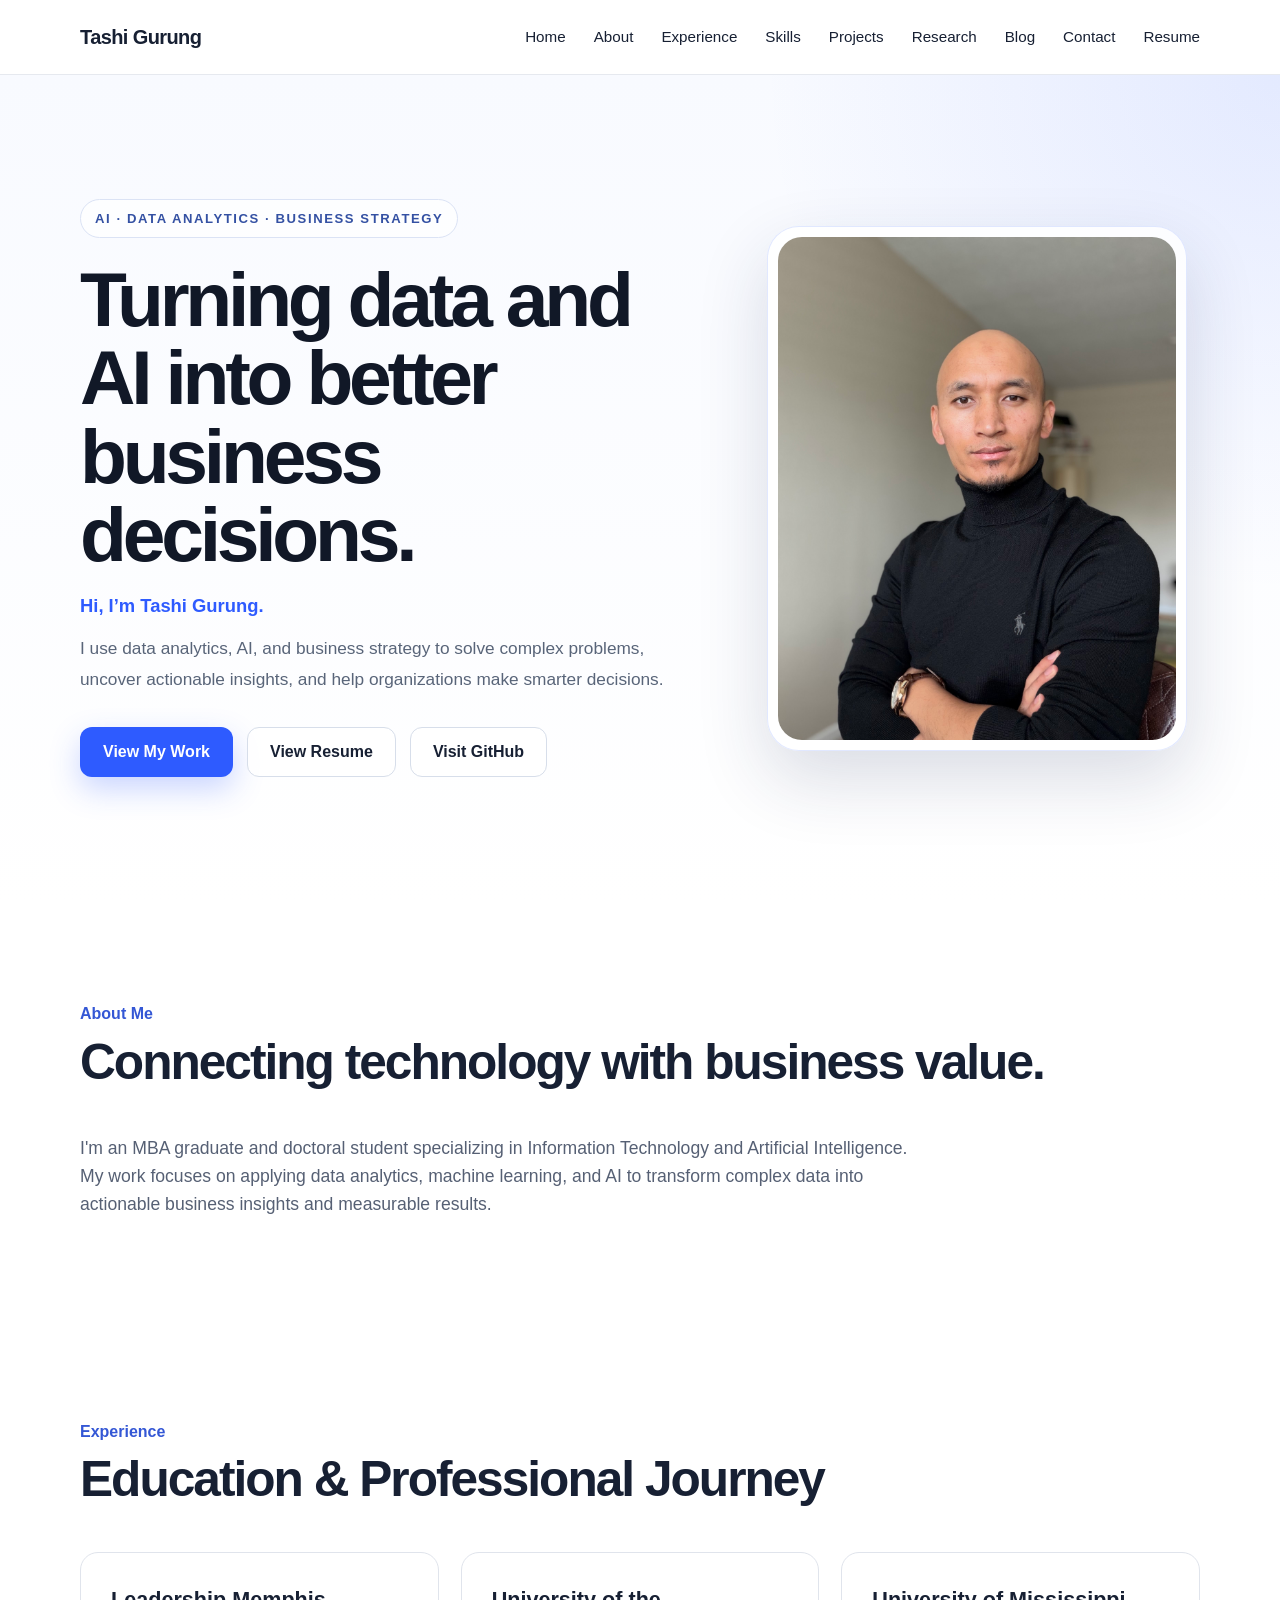
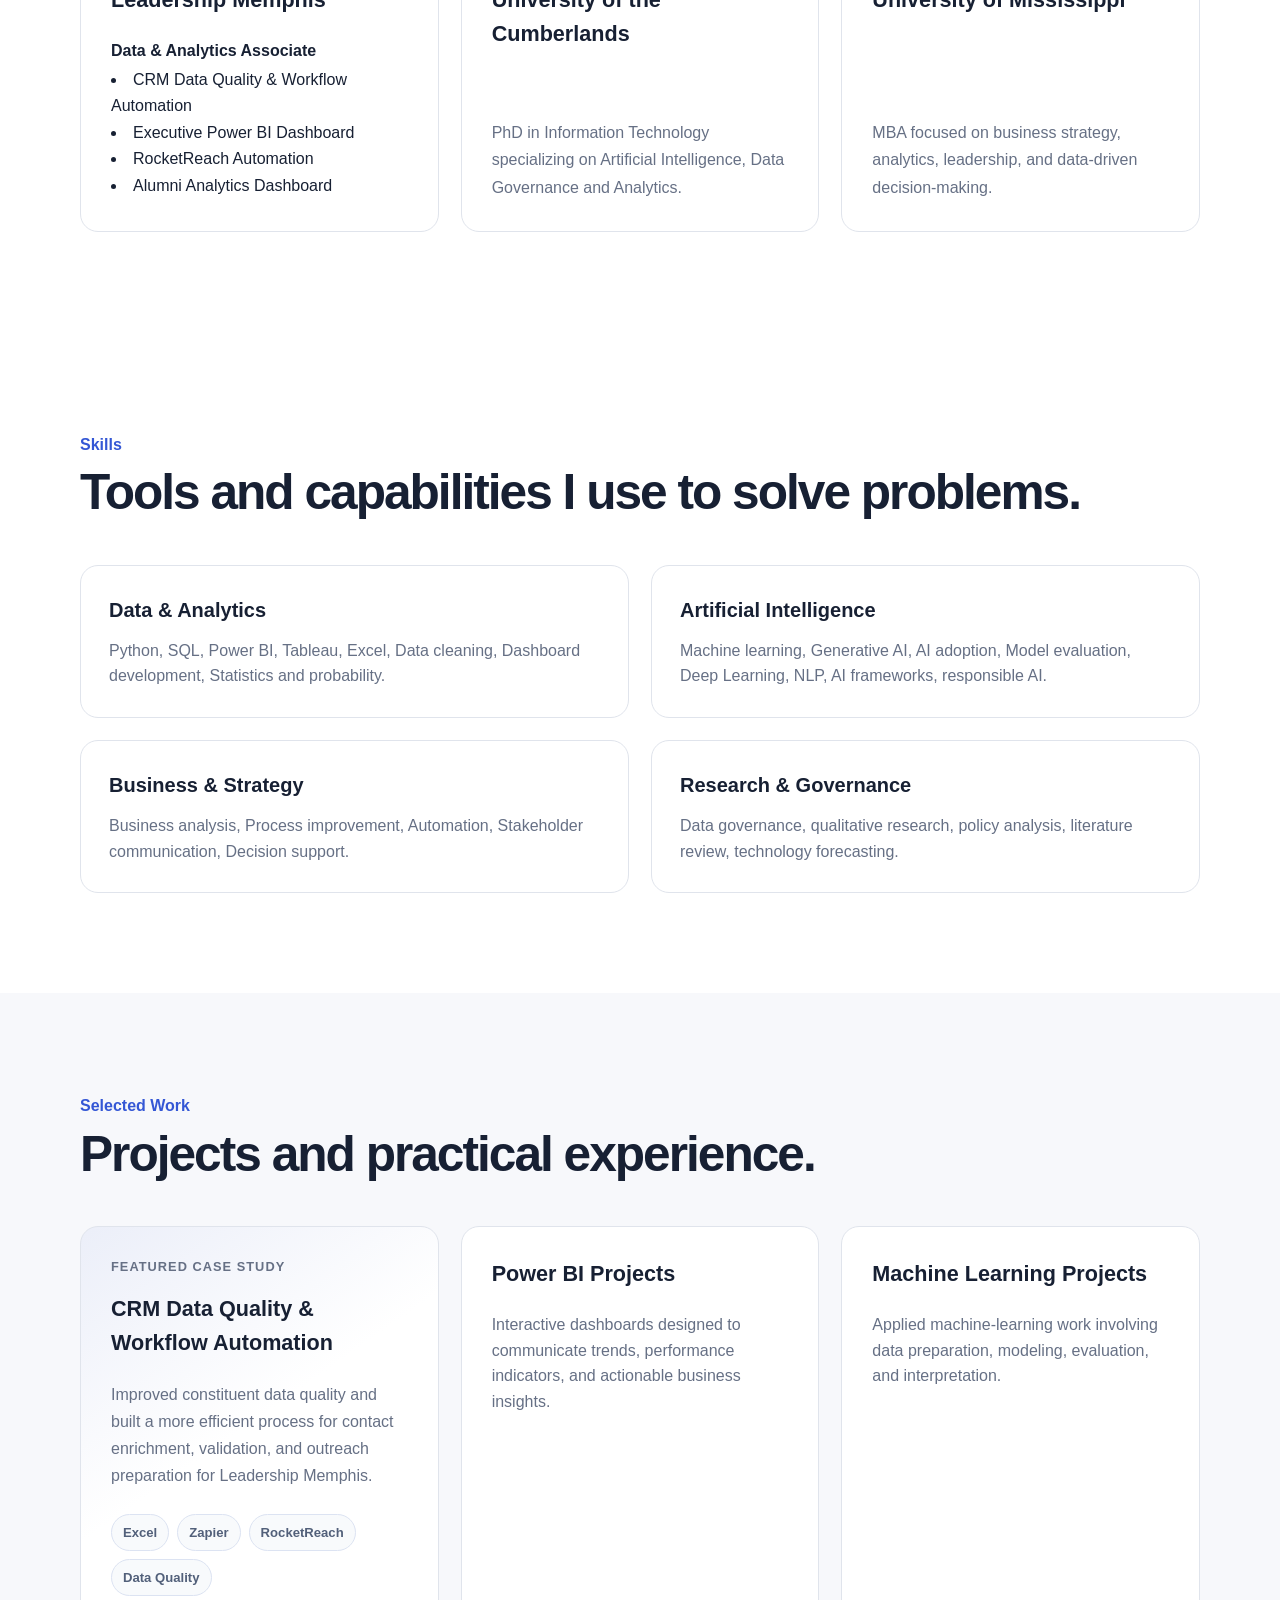
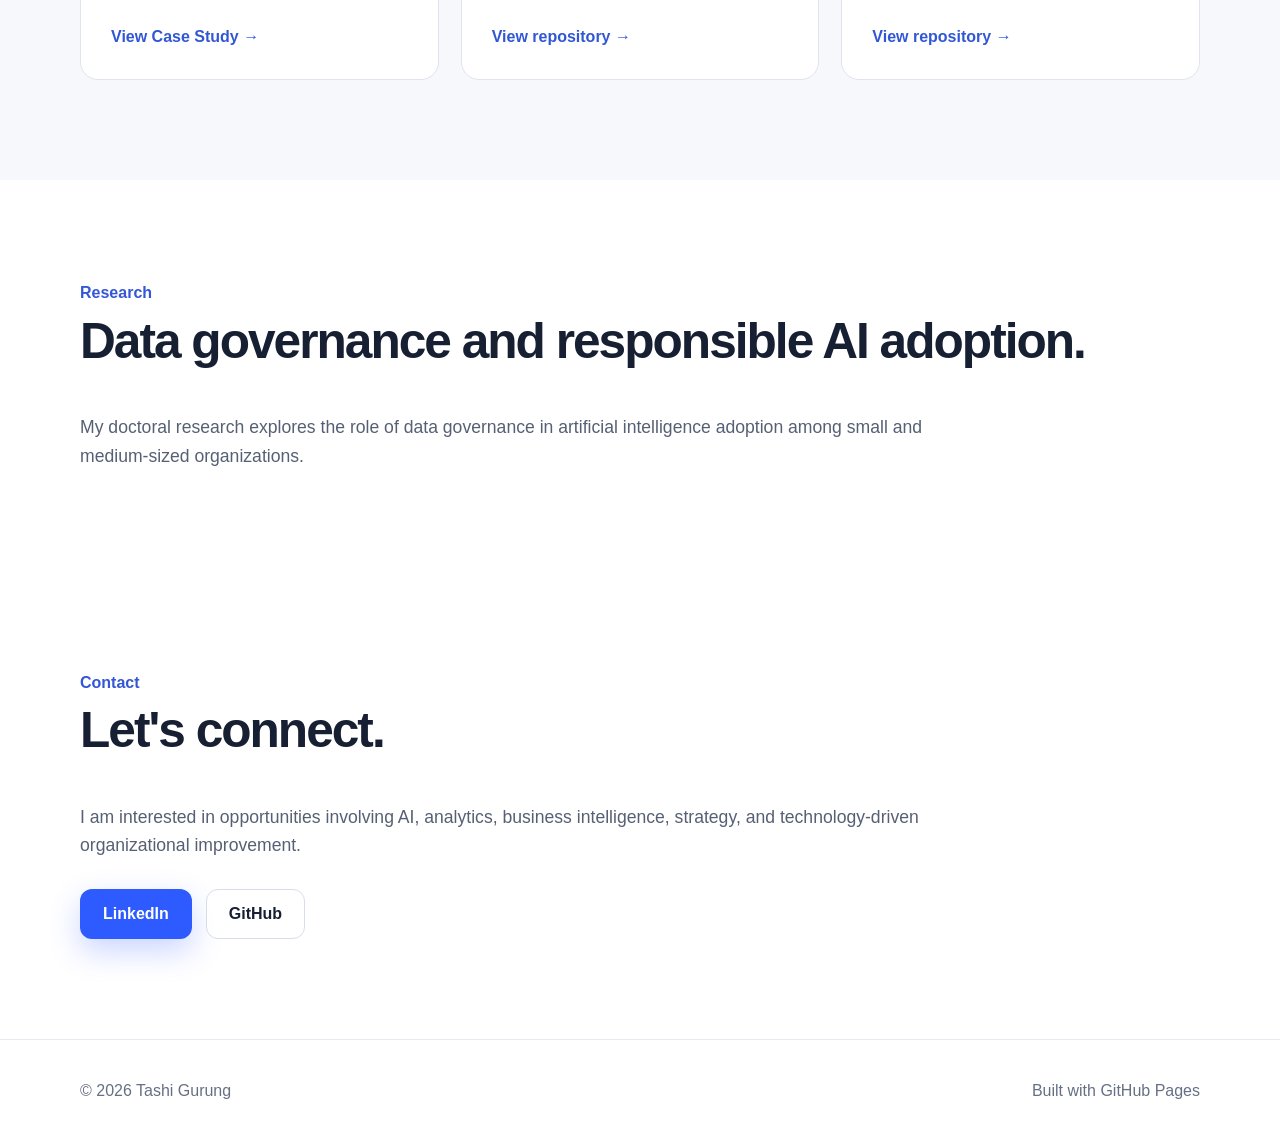
==== commit 5e62b6d6: "Refine homepage layout and update portfolio content" ====
--- a/index.html
+++ b/index.html
@@ -36,56 +36,65 @@
   <main>
 
     <section class="hero" id="home">
-      <div class="container">
-        <div class="hero-grid">
-
-          <div class="hero-content">
-
-            <p class="eyebrow">
-              AI · Data Analytics · Business Strategy
-            </p>
-
-            <h1>Hi, I'm Tashi.</h1>
-
-            <p class="hero-description">
-              I work at the intersection of artificial intelligence, data,
-              and business—turning complex information into practical insights,
-              better processes, and stronger decisions.
-            </p>
-
-            <div class="hero-buttons">
-              <a class="button button-primary" href="#projects">
-                View My Work
-              </a>
-
-              <a
-                class="button button-secondary"
-                href="assets/Tsering-Gurung-Resume.pdf"
-                target="_blank"
-                rel="noopener noreferrer"
-              >
-                View Resume
-              </a>
-
-              <a
-                class="button button-secondary"
-                href="https://github.com/ttashi7"
-                target="_blank"
-                rel="noopener noreferrer"
-              >
-                Visit GitHub
-              </a>
-            </div>
-
-          </div>
-
-          <div class="hero-image">
-            <img src="images/IMG_5449.jpeg" alt="Tashi Gurung">
-          </div>
-
-        </div>
-      </div>
-    </section>
+  <div class="container">
+    <div class="hero-grid">
+
+      <div class="hero-content">
+
+        <p class="eyebrow">
+          AI · Data Analytics · Business Strategy
+        </p>
+
+        <h1>
+          Turning data and AI
+          into better business
+          decisions.
+        </h1>
+
+        <p class="hero-intro">
+          Hi, I’m Tashi Gurung.
+        </p>
+
+        <p class="hero-description">
+          I use data analytics, AI, and business strategy to solve complex problems, 
+          uncover actionable insights, and help organizations make smarter decisions.
+        </p>
+
+        <div class="hero-buttons">
+          <a class="button button-primary" href="#projects">
+            View My Work
+          </a>
+
+          <a
+            class="button button-secondary"
+            href="assets/Tsering-Gurung-Resume.pdf"
+            target="_blank"
+            rel="noopener noreferrer"
+          >
+            View Resume
+          </a>
+
+          <a
+            class="button button-secondary"
+            href="https://github.com/ttashi7"
+            target="_blank"
+            rel="noopener noreferrer"
+          >
+            Visit GitHub
+          </a>
+        </div>
+
+      </div>
+
+      <div class="hero-image">
+        <div class="hero-image-frame">
+          <img src="images/IMG_5449.jpeg" alt="Tashi Gurung">
+        </div>
+      </div>
+
+    </div>
+  </div>
+</section>
 
     <section id="about">
       <div class="container">
@@ -96,10 +105,9 @@
         </div>
 
         <p class="about-text">
-          I am an MBA graduate and doctoral student specializing in information
-          technology and artificial intelligence. My interests include data
-          analytics, AI adoption, business intelligence, process automation,
-          and responsible data governance.
+          I'm an MBA graduate and doctoral student specializing in Information Technology
+          and Artificial Intelligence. My work focuses on applying data analytics, machine learning,
+          and AI to transform complex data into actionable business insights and measurable results.
         </p>
 
       </div>
@@ -116,19 +124,23 @@
             <div class="project-grid">
 
                 <article class="project-card">
-                    <h3>Leadership Memphis</h3>
-                    <p>
-                        Data analytics, Power BI dashboards,
-                        automation, CRM optimization,
-                        RocketReach integration.
-                    </p>
+                  <h3>Leadership Memphis</h3>
+                  <h4>Data &amp; Analytics Associate</h4>
+                  <p>
+                      <p>
+                        <li>CRM Data Quality & Workflow Automation</li>
+                        <li>Executive Power BI Dashboard</li>
+                        <li>RocketReach Automation</li>
+                        <li>Alumni Analytics Dashboard</li>
+</p>
+                  </p>
                 </article>
 
                 <article class="project-card">
                     <h3>University of the Cumberlands</h3>
                     <p>
                         PhD in Information Technology
-                        focusing on Artificial Intelligence,
+                        specializing on Artificial Intelligence,
                         Data Governance and Analytics.
                     </p>
                 </article>
@@ -136,10 +148,8 @@
                 <article class="project-card">
                     <h3>University of Mississippi</h3>
                     <p>
-                        MBA with concentration in
-                        business strategy,
-                        analytics,
-                        and leadership.
+                        MBA focused on business strategy, 
+                        analytics, leadership, and data-driven decision-making.
                     </p>
                 </article>
 
@@ -159,17 +169,17 @@
 
           <div class="skill-card">
             <h3>Data & Analytics</h3>
-            <p>Python, SQL, Power BI, Tableau, Excel, data cleaning, dashboard development.</p>
+            <p>Python, SQL, Power BI, Tableau, Excel, Data cleaning, Dashboard development, Statistics and probability.</p>
           </div>
 
           <div class="skill-card">
             <h3>Artificial Intelligence</h3>
-            <p>Machine learning, generative AI, AI adoption, model evaluation, responsible AI.</p>
+            <p>Machine learning, Generative AI, AI adoption, Model evaluation, Deep Learning, NLP, AI frameworks, responsible AI.</p>
           </div>
 
           <div class="skill-card">
             <h3>Business & Strategy</h3>
-            <p>Business analysis, process improvement, automation, stakeholder communication, decision support.</p>
+            <p>Business analysis, Process improvement, Automation, Stakeholder communication, Decision support.</p>
           </div>
 
           <div class="skill-card">
@@ -194,17 +204,27 @@
 
         <div class="project-grid">
 
-          <article class="project-card">
-            <div>
-              <h3>Leadership Memphis Data Analytics</h3>
+          <article class="project-card featured-project-card">
+              <p class="project-label">Featured Case Study</p>
+
+              <h3>CRM Data Quality &amp; Workflow Automation</h3>
+
               <p>
-                Supporting data organization, enrichment, automation,
-                and dashboard development for more informed decision-making.
+                  Improved constituent data quality and built a more efficient
+                  process for contact enrichment, validation, and outreach 
+                  preparation for Leadership Memphis.
               </p>
-            </div>
-            <a class="project-link" href="#">
-              Details coming soon →
-            </a>
+
+              <div class="project-tags">
+                  <span>Excel</span>
+                  <span>Zapier</span>
+                  <span>RocketReach</span>
+                  <span>Data Quality</span>
+              </div>
+
+              <a href="leadership-memphis-project.html" class="project-link">
+                  View Case Study →
+              </a>
           </article>
 
           <article class="project-card">
--- a/css/style.css
+++ b/css/style.css
@@ -59,45 +59,64 @@
     .nav-links a:hover {
       color: #3457d5;
     }
-
     .hero {
       min-height: calc(100vh - 74px);
       display: flex;
       align-items: center;
-      padding: 80px 0;
+      padding: 96px 0;
       background:
-        radial-gradient(circle at 80% 20%, #eef2ff 0, transparent 28%),
-        radial-gradient(circle at 15% 80%, #f3f7ff 0, transparent 30%);
+        radial-gradient(circle at top right, rgba(46, 91, 255, 0.1), transparent 34%),
+        linear-gradient(180deg, #f8faff 0%, #ffffff 100%);
+    }
+
+    .hero-grid {
+      display: grid;
+      grid-template-columns: minmax(0, 1.15fr) minmax(320px, 0.85fr);
+      align-items: center;
+      gap: 72px;
     }
 
     .hero-content {
-      max-width: 820px;
+      max-width: 720px;
     }
 
     .eyebrow {
-      display: inline-block;
-      margin-bottom: 20px;
+      display: inline-flex;
+      align-items: center;
+      margin-bottom: 22px;
       padding: 8px 14px;
-      border: 1px solid #dfe5f2;
+      border: 1px solid #dbe3f5;
       border-radius: 999px;
-      color: #3457d5;
-      background: #f8faff;
-      font-size: 0.9rem;
-      font-weight: 600;
-    }
-
-    h1 {
-      font-size: clamp(3rem, 8vw, 6rem);
-      line-height: 1;
-      letter-spacing: -0.06em;
-      margin-bottom: 28px;
+      background: rgba(255, 255, 255, 0.75);
+      color: #3451a3;
+      font-size: 0.82rem;
+      font-weight: 700;
+      letter-spacing: 0.12em;
+      text-transform: uppercase;
+    }
+
+    .hero h1 {
+      max-width: 560px;
+      margin-bottom: 18px;
+      color: #111827;
+      font-size: clamp(3rem, 6vw, 5.5rem);
+      line-height: 1.02;
+      letter-spacing: -0.055em;
+    }
+
+    .hero-intro {
+      margin-bottom: 12px;
+      color: #2e5bff;
+      font-size: 1.15rem;
+      font-weight: 700;
     }
 
     .hero-description {
-      max-width: 720px;
-      font-size: clamp(1.1rem, 2vw, 1.35rem);
-      color: #566074;
-      margin-bottom: 36px;
+      max-width: 660px;
+      margin-bottom: 32px;
+      color: #596579;
+      font-size: 1.08rem;
+      line-height: 1.8;
     }
 
     .hero-buttons {
@@ -110,11 +129,16 @@
       display: inline-flex;
       align-items: center;
       justify-content: center;
-      min-height: 48px;
+      min-height: 50px;
       padding: 0 22px;
-      border-radius: 10px;
-      font-weight: 600;
-      transition: transform 0.2s ease;
+      border: 1px solid transparent;
+      border-radius: 12px;
+      font-weight: 700;
+      transition:
+        transform 0.2s ease,
+        box-shadow 0.2s ease,
+        background-color 0.2s ease,
+        border-color 0.2s ease;
     }
 
     .button:hover {
@@ -122,15 +146,61 @@
     }
 
     .button-primary {
-      background: #172033;
-      color: white;
+      background: #2e5bff;
+      color: #ffffff;
+      box-shadow: 0 12px 30px rgba(46, 91, 255, 0.25);
+    }
+
+    .button-primary:hover {
+      background: #2149db;
+      box-shadow: 0 16px 34px rgba(46, 91, 255, 0.32);
     }
 
     .button-secondary {
-      border: 1px solid #ccd2df;
-      background: white;
-    }
-
+      border-color: #d7deea;
+      background: rgba(255, 255, 255, 0.85);
+      color: #172033;
+    }
+
+    .button-secondary:hover {
+      border-color: #9eb0d4;
+      background: #ffffff;
+    }
+
+    .hero-image {
+      display: flex;
+      justify-content: center;
+    }
+
+    .hero-image-frame {
+      position: relative;
+      width: min(100%, 420px);
+      aspect-ratio: 4 / 5;
+      padding: 10px;
+      border: 1px solid rgba(46, 91, 255, 0.14);
+      border-radius: 32px;
+      background: rgba(255, 255, 255, 0.85);
+      box-shadow: 0 28px 70px rgba(31, 46, 84, 0.16);
+    }
+
+    .hero-image-frame::before {
+      content: "";
+      position: absolute;
+      z-index: -1;
+      inset: -24px 24px 24px -24px;
+      border-radius: 32px;
+      background: linear-gradient(145deg, #dfe7ff, #eef2ff);
+    }
+
+    .hero-image img {
+      width: 100%;
+      height: 100%;
+      display: block;
+      border-radius: 24px;
+      object-fit: cover;
+      object-position: center top;
+    }
+    
     section {
       padding: 100px 0;
     }
@@ -213,33 +283,7 @@
       gap: 25px;
       flex-wrap: wrap;
     }
-    .hero-grid {
-      display: grid;
-      grid-template-columns: minmax(0, 1.2fr) minmax(280px, 0.8fr);
-      align-items: center;
-      gap: 80px;
-    }
-
-    .hero-content {
-      max-width: 720px;
-    }
-
-    .hero-image {
-      display: flex;
-      justify-content: flex-end;
-      align-items: center;
-      margin: 0;
-    }
-
-    .hero-image img {
-      width: 320px;
-      height: 400px;
-      object-fit: cover;
-      object-position: center top;
-      border-radius: 24px;
-      border: none;
-      box-shadow: 0 20px 50px rgba(0, 0, 0, 0.16);
-    }
+    
 .skills-grid {
   display: grid;
   grid-template-columns: repeat(2, 1fr);
@@ -272,23 +316,6 @@
         grid-template-columns: 1fr;
       }
 
-      .hero {
-        min-height: auto;
-      }
-      .hero-grid {
-        grid-template-columns: 1fr;
-        gap: 45px;
-      }
-
-      .hero-image {
-        order: 0;
-        justify-content: center;
-      }
-
-      .hero-image img {
-        width: 280px;
-        height: 350px;
-      }
       .skills-grid {
         grid-template-columns: 1fr;
       }
@@ -305,11 +332,430 @@
         flex-wrap: wrap;
       }
 
-      .hero {
-        padding: 70px 0;
-      }
-
       section {
         padding: 75px 0;
       }
-    }+      @media (max-width: 900px) {
+        .hero {
+          min-height: auto;
+          padding: 72px 0;
+        }
+
+        .hero-grid {
+          grid-template-columns: 1fr;
+          gap: 48px;
+        }
+
+        .hero-content {
+          max-width: 760px;
+        }
+
+        .hero-image {
+          justify-content: flex-start;
+        }
+
+        .hero-image-frame {
+          width: min(100%, 380px);
+        }
+      }
+
+      @media (max-width: 600px) {
+        .hero {
+          padding: 56px 0;
+        }
+
+        .hero h1 {
+          font-size: clamp(2.6rem, 13vw, 4rem);
+        }
+
+        .hero-description {
+          font-size: 1rem;
+        }
+
+        .hero-buttons {
+          flex-direction: column;
+        }
+
+        .button {
+          width: 100%;
+        }
+
+        .hero-image-frame::before {
+          inset: -14px 14px 14px -14px;
+        }
+      }
+    }
+
+/* ========================================
+   LEADERSHIP MEMPHIS CASE STUDY
+======================================== */
+
+.case-study-page {
+    background: #ffffff;
+    color: #172033;
+}
+
+.case-study-page section {
+    padding: 0;
+}
+
+.case-container {
+    width: min(1120px, 90%);
+    margin: 0 auto;
+}
+
+.case-study-page .site-header {
+    border-bottom: 1px solid #e5e7eb;
+    background: rgba(255, 255, 255, 0.96);
+}
+
+.case-study-page .site-header .container {
+    min-height: 76px;
+    display: flex;
+    align-items: center;
+    justify-content: space-between;
+}
+
+.case-study-page nav {
+    display: flex;
+    align-items: center;
+    gap: 32px;
+}
+
+
+/* Hero */
+
+.case-hero {
+    padding: 88px 0 72px !important;
+    background:
+        radial-gradient(circle at top right, rgba(59, 91, 219, 0.12), transparent 34%),
+        #f8fafc;
+    border-bottom: 1px solid #e5e7eb;
+}
+
+.back-link {
+    display: inline-block;
+    margin-bottom: 38px;
+    color: #52607a;
+    font-weight: 600;
+}
+
+.back-link:hover {
+    color: #3157d5;
+}
+
+.case-hero .section-label {
+    margin-bottom: 14px;
+    color: #3157d5;
+    font-weight: 700;
+}
+
+.case-hero h1 {
+    max-width: 900px;
+    margin-bottom: 22px;
+    font-size: clamp(2.8rem, 6vw, 5.2rem);
+    line-height: 1;
+    letter-spacing: -0.055em;
+}
+
+.case-intro {
+    max-width: 780px;
+    color: #52607a;
+    font-size: 1.22rem;
+    line-height: 1.75;
+}
+
+.case-tags {
+    display: flex;
+    flex-wrap: wrap;
+    gap: 10px;
+    margin-top: 32px;
+}
+
+.case-tags span {
+    padding: 9px 14px;
+    border: 1px solid #dce3f2;
+    border-radius: 999px;
+    background: #ffffff;
+    color: #34415a;
+    font-size: 0.92rem;
+    font-weight: 600;
+}
+
+
+/* Main content */
+
+.case-content {
+    padding: 72px 0 90px !important;
+}
+
+.case-summary-grid {
+    display: grid;
+    grid-template-columns: repeat(3, 1fr);
+    gap: 20px;
+    margin-bottom: 90px;
+}
+
+.summary-card {
+    padding: 28px;
+    border: 1px solid #dfe5ef;
+    border-radius: 22px;
+    background: #ffffff;
+}
+
+.summary-label {
+    margin-bottom: 12px;
+    color: #3157d5;
+    font-size: 0.82rem;
+    font-weight: 800;
+    letter-spacing: 0.08em;
+    text-transform: uppercase;
+}
+
+.summary-card h3 {
+    margin-bottom: 12px;
+    font-size: 1.25rem;
+}
+
+.summary-card p:last-child {
+    color: #667085;
+    line-height: 1.65;
+}
+
+
+/* Content sections */
+
+.case-section {
+    display: grid;
+    grid-template-columns: 280px minmax(0, 1fr);
+    gap: 70px;
+    padding: 68px 0;
+    border-top: 1px solid #e5e7eb;
+}
+
+.case-section-heading {
+    position: relative;
+}
+
+.section-number {
+    margin-bottom: 12px;
+    color: #3157d5;
+    font-weight: 800;
+}
+
+.case-section h2 {
+    margin: 0;
+    font-size: clamp(2rem, 4vw, 3.3rem);
+    line-height: 1.05;
+    letter-spacing: -0.045em;
+}
+
+.case-section-body {
+    max-width: 760px;
+}
+
+.case-section-body > p {
+    margin-bottom: 20px;
+    color: #4f5d73;
+    font-size: 1.08rem;
+    line-height: 1.8;
+}
+
+
+/* Work cards */
+
+.work-grid {
+    display: grid;
+    grid-template-columns: repeat(2, 1fr);
+    gap: 18px;
+}
+
+.work-card {
+    padding: 26px;
+    border: 1px solid #dfe5ef;
+    border-radius: 20px;
+    background: #f8fafc;
+}
+
+.work-card span {
+    display: inline-flex;
+    width: 34px;
+    height: 34px;
+    margin-bottom: 22px;
+    align-items: center;
+    justify-content: center;
+    border-radius: 50%;
+    background: #3157d5;
+    color: #ffffff;
+    font-size: 0.85rem;
+    font-weight: 700;
+}
+
+.work-card h3 {
+    margin-bottom: 12px;
+    font-size: 1.15rem;
+}
+
+.work-card p {
+    color: #667085;
+    line-height: 1.65;
+}
+
+
+/* Workflow */
+
+.workflow {
+    display: flex;
+    align-items: stretch;
+    gap: 12px;
+}
+
+.workflow-step {
+    flex: 1;
+    min-width: 0;
+    padding: 20px 14px;
+    border: 1px solid #dfe5ef;
+    border-radius: 16px;
+    background: #ffffff;
+    text-align: center;
+}
+
+.workflow-step span {
+    display: inline-flex;
+    width: 30px;
+    height: 30px;
+    margin-bottom: 12px;
+    align-items: center;
+    justify-content: center;
+    border-radius: 50%;
+    background: #edf2ff;
+    color: #3157d5;
+    font-weight: 800;
+}
+
+.workflow-step p {
+    color: #44516a;
+    font-size: 0.9rem;
+    line-height: 1.45;
+}
+
+.workflow-arrow {
+    display: flex;
+    align-items: center;
+    color: #9aa5b5;
+    font-size: 1.35rem;
+}
+
+
+/* Footer */
+
+.case-footer {
+    padding-top: 64px;
+    border-top: 1px solid #e5e7eb;
+}
+
+
+/* Responsive */
+
+@media (max-width: 900px) {
+    .case-summary-grid {
+        grid-template-columns: 1fr;
+    }
+
+    .case-section {
+        grid-template-columns: 1fr;
+        gap: 26px;
+    }
+
+    .work-grid {
+        grid-template-columns: 1fr;
+    }
+
+    .workflow {
+        flex-direction: column;
+    }
+
+    .workflow-arrow {
+        justify-content: center;
+        transform: rotate(90deg);
+    }
+}
+
+@media (max-width: 640px) {
+    .case-hero {
+        padding: 64px 0 52px !important;
+    }
+
+    .case-content {
+        padding: 48px 0 70px !important;
+    }
+
+    .case-study-page .site-header .container {
+        flex-direction: column;
+        align-items: flex-start;
+        padding-top: 18px;
+        padding-bottom: 18px;
+    }
+
+    .case-study-page nav {
+        width: 100%;
+        margin-top: 16px;
+        gap: 20px;
+    }
+
+    .case-section {
+        padding: 50px 0;
+    }
+}
+
+.project-label {
+    margin-bottom: 14px;
+    color: #3157d5;
+    font-size: 0.8rem;
+    font-weight: 800;
+    letter-spacing: 0.08em;
+    text-transform: uppercase;
+}
+
+.project-card h3 {
+    margin-bottom: 20px;
+}
+
+.project-card > p:not(.project-label) {
+    color: #667085;
+    line-height: 1.7;
+}
+
+.project-tags {
+    display: flex;
+    flex-wrap: wrap;
+    gap: 8px;
+    margin-top: 24px;
+}
+
+.project-tags span {
+    padding: 7px 11px;
+    border: 1px solid #dce3f2;
+    border-radius: 999px;
+    background: #f8fafc;
+    color: #52607a;
+    font-size: 0.82rem;
+    font-weight: 600;
+}
+
+.project-link {
+    display: inline-block;
+    margin-top: auto;
+    padding-top: 28px;
+    color: #3157d5;
+    font-weight: 700;
+}
+
+.featured-project-card {
+    background:
+        linear-gradient(
+            145deg,
+            rgba(49, 87, 213, 0.06),
+            #ffffff 45%
+        );
+}
